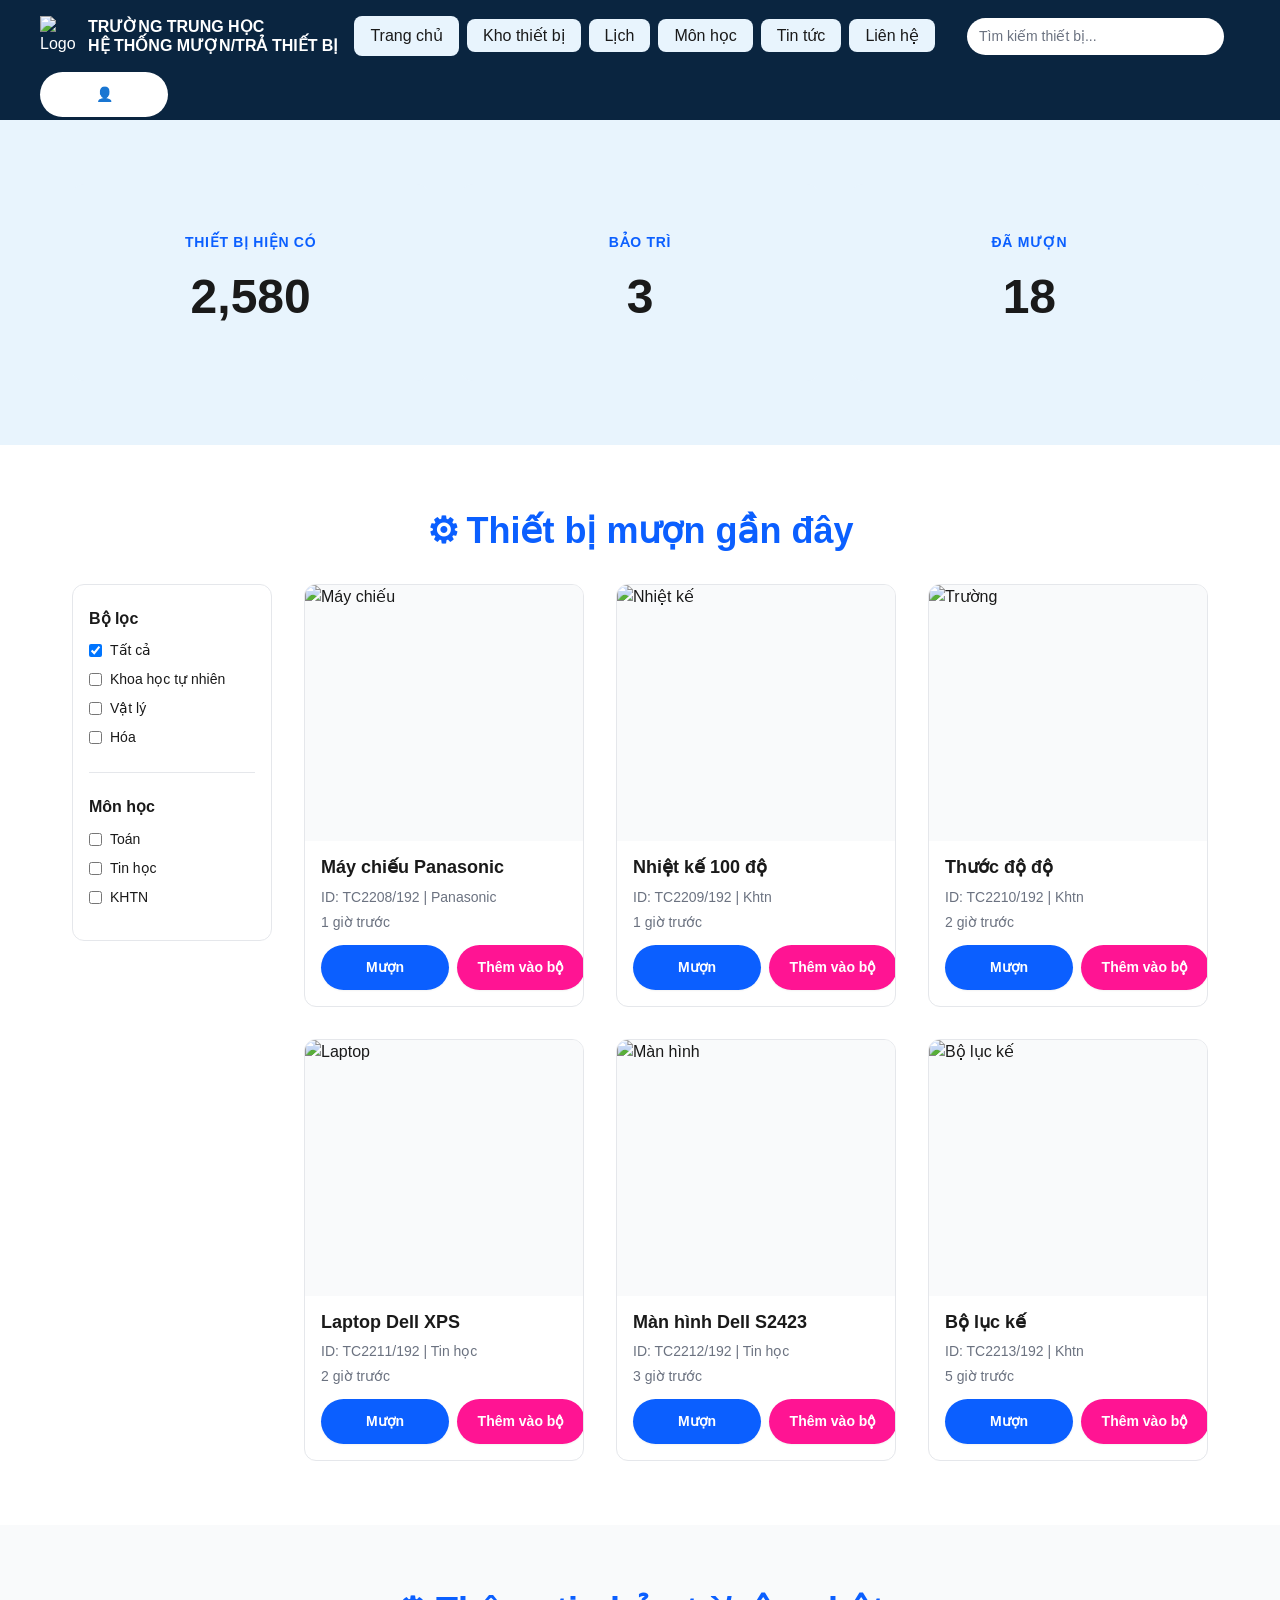
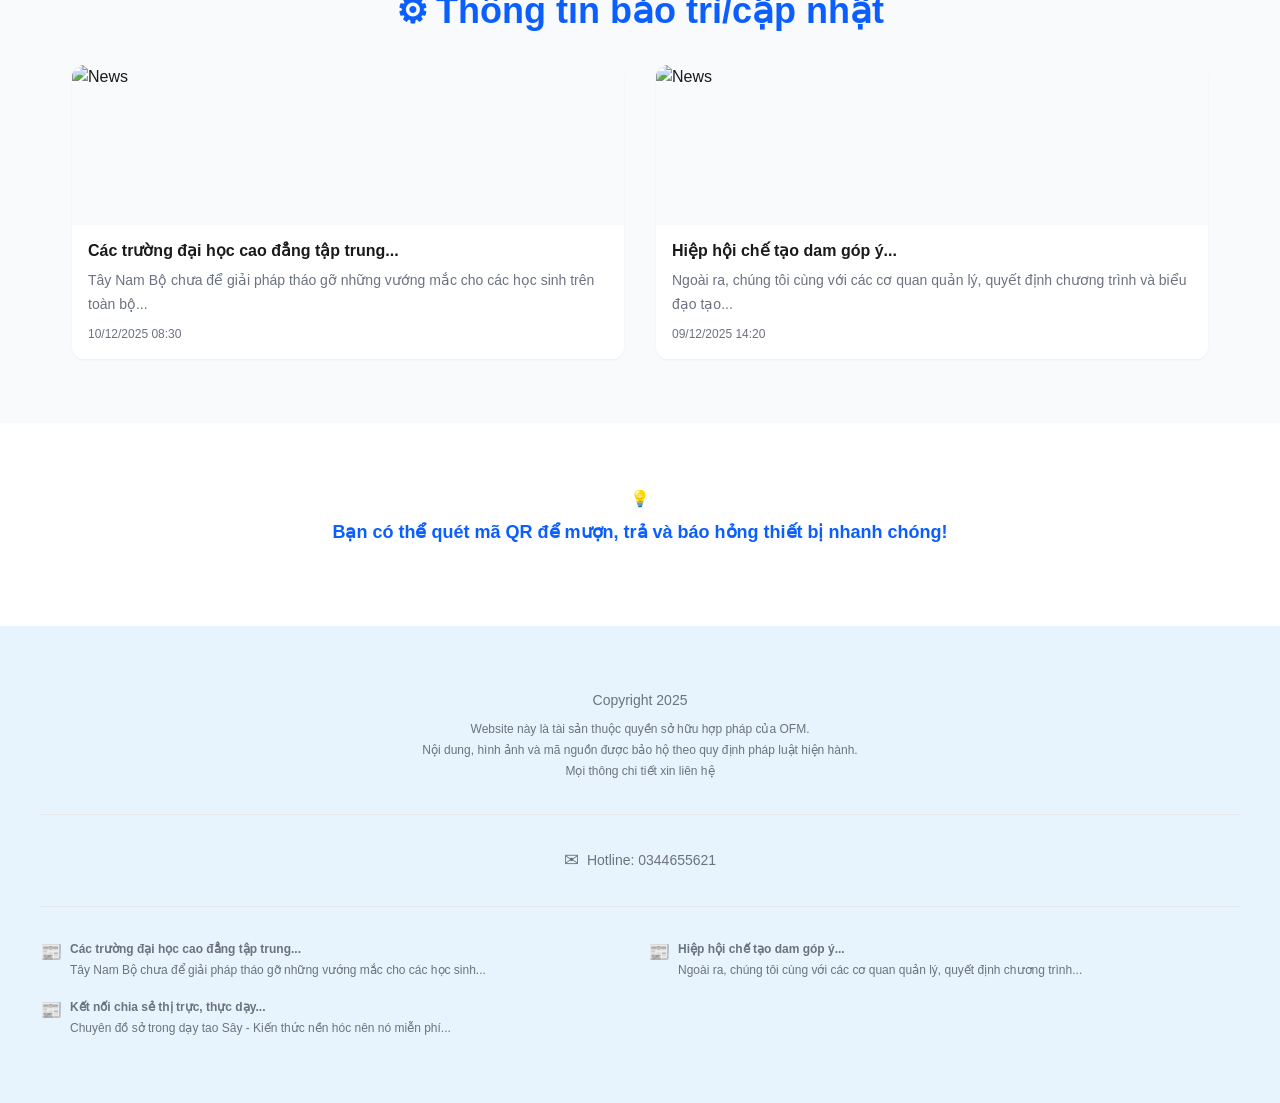
==== index.html @ ba722993 "Initial commit: SEB - Equipment Management System (HTML5/CSS3/JS) - Complete project with 8 pages, d" ====
<!DOCTYPE html>
<html lang="vi">
<head>
    <meta charset="UTF-8">
    <meta name="viewport" content="width=device-width, initial-scale=1.0">
    <meta name="description" content="SEB - Hệ thống Mượn/Trả Thiết Bị cho Trường Trung Học Số Lộc An">
    <title>SEB | Trang chủ - Hệ thống Mượn/Trả Thiết Bị</title>
    
    <!-- CSS -->
    <link rel="stylesheet" href="/css/variables.css">
    <link rel="stylesheet" href="/css/reset.css">
    <link rel="stylesheet" href="/css/base.css">
    <link rel="stylesheet" href="/css/layout.css">
    <link rel="stylesheet" href="/css/components.css">
    <link rel="stylesheet" href="/css/forms.css">
    <link rel="stylesheet" href="/css/auth.css">
    <link rel="stylesheet" href="/css/responsive.css">
</head>
<body>
    <!-- Header -->
    <header class="c-header">
        <div class="c-header__inner">
            <!-- Logo -->
            <div class="c-header__logo">
                <img src="/assets/image/logo.png" alt="Logo">
                <div class="c-header__logo-text">
                    <h1>TRƯỜNG TRUNG HỌC<br>HỆ THỐNG MƯỢN/TRẢ THIẾT BỊ</h1>
                </div>
            </div>

            <!-- Menu Toggle for Mobile -->
            <button class="c-header__menu-toggle" id="menuToggle" aria-label="Toggle menu">☰</button>

            <!-- Navigation -->
            <nav class="c-header__nav-wrapper" id="navWrapper">
                <ul class="c-nav">
                    <li><button class="c-nav__item active" data-page="home">Trang chủ</button></li>
                    <li><a href="/pages/kho.html" class="c-nav__item">Kho thiết bị</a></li>
                    <li><a href="/pages/lich.html" class="c-nav__item">Lịch</a></li>
                    <li><a href="/pages/mon-hoc.html" class="c-nav__item">Môn học</a></li>
                    <li><a href="#" class="c-nav__item">Tin tức</a></li>
                    <li><a href="#" class="c-nav__item">Liên hệ</a></li>
                </ul>
            </nav>

            <!-- Search -->
            <div class="c-header__search">
                <input type="text" class="c-header__search-input" placeholder="Tìm kiếm thiết bị...">
            </div>

            <!-- Actions -->
            <div class="c-header__actions">
                <button class="c-btn c-btn--sm" id="loginBtn" style="background-color: white; color: var(--color-primary);">👤</button>
                <button class="c-btn c-btn--sm" id="profileBtn" style="display: none;">✎</button>
            </div>
        </div>
    </header>

    <!-- Main Content -->
    <main>
        <!-- Stats Section -->
        <section style="background-color: var(--color-bg-secondary);">
            <div class="container">
                <div class="grid grid--cols-2-tablet grid--cols-3-desktop">
                    <div class="c-stat-card">
                        <div class="c-stat-card__label">Thiết bị hiện có</div>
                        <div class="c-stat-card__value">2,580</div>
                    </div>
                    <div class="c-stat-card">
                        <div class="c-stat-card__label">Bảo trì</div>
                        <div class="c-stat-card__value">3</div>
                    </div>
                    <div class="c-stat-card">
                        <div class="c-stat-card__label">Đã mượn</div>
                        <div class="c-stat-card__value">18</div>
                    </div>
                </div>
            </div>
        </section>

        <!-- Products Section -->
        <section>
            <div class="container">
                <h2 class="section-title">Thiết bị mượn gần đây</h2>

                <div class="layout-sidebar">
                    <!-- Sidebar Filter -->
                    <aside class="layout-sidebar__sidebar c-sidebar-filter">
                        <div class="c-sidebar-filter__section">
                            <h4 class="c-sidebar-filter__title">Bộ lọc</h4>
                            <div class="c-sidebar-filter__item">
                                <input type="checkbox" id="filter-all" checked>
                                <label for="filter-all">Tất cả</label>
                            </div>
                            <div class="c-sidebar-filter__item">
                                <input type="checkbox" id="filter-truck">
                                <label for="filter-truck">Khoa học tự nhiên</label>
                            </div>
                            <div class="c-sidebar-filter__item">
                                <input type="checkbox" id="filter-vat-ly">
                                <label for="filter-vat-ly">Vật lý</label>
                            </div>
                            <div class="c-sidebar-filter__item">
                                <input type="checkbox" id="filter-hoa">
                                <label for="filter-hoa">Hóa</label>
                            </div>
                        </div>

                        <div class="c-sidebar-filter__section">
                            <h4 class="c-sidebar-filter__title">Môn học</h4>
                            <div class="c-sidebar-filter__item">
                                <input type="checkbox" id="filter-math">
                                <label for="filter-math">Toán</label>
                            </div>
                            <div class="c-sidebar-filter__item">
                                <input type="checkbox" id="filter-it">
                                <label for="filter-it">Tin học</label>
                            </div>
                            <div class="c-sidebar-filter__item">
                                <input type="checkbox" id="filter-khtn">
                                <label for="filter-khtn">KHTN</label>
                            </div>
                        </div>
                    </aside>

                    <!-- Main Content -->
                    <div class="layout-sidebar__main">
                        <div class="grid grid--cols-2-tablet grid--cols-3-desktop">
                            <!-- Product Card 1 -->
                            <div class="c-product-card">
                                <img src="/assets/image/products/placeholder.png" alt="Máy chiếu" class="c-product-card__image">
                                <div class="c-product-card__content">
                                    <h3 class="c-product-card__name">Máy chiếu Panasonic</h3>
                                    <div class="c-product-card__model">ID: TC2208/192 | Panasonic</div>
                                    <div class="c-product-card__supplier">1 giờ trước</div>
                                    <div class="c-product-card__actions">
                                        <button class="c-btn c-btn--primary c-btn--sm">Mượn</button>
                                        <button class="c-btn c-btn--accent c-btn--sm">Thêm vào bộ</button>
                                    </div>
                                </div>
                            </div>

                            <!-- Product Card 2 -->
                            <div class="c-product-card">
                                <img src="/assets/image/products/placeholder.png" alt="Nhiệt kế" class="c-product-card__image">
                                <div class="c-product-card__content">
                                    <h3 class="c-product-card__name">Nhiệt kế 100 độ</h3>
                                    <div class="c-product-card__model">ID: TC2209/192 | Khtn</div>
                                    <div class="c-product-card__supplier">1 giờ trước</div>
                                    <div class="c-product-card__actions">
                                        <button class="c-btn c-btn--primary c-btn--sm">Mượn</button>
                                        <button class="c-btn c-btn--accent c-btn--sm">Thêm vào bộ</button>
                                    </div>
                                </div>
                            </div>

                            <!-- Product Card 3 -->
                            <div class="c-product-card">
                                <img src="/assets/image/products/placeholder.png" alt="Trường" class="c-product-card__image">
                                <div class="c-product-card__content">
                                    <h3 class="c-product-card__name">Thước độ độ</h3>
                                    <div class="c-product-card__model">ID: TC2210/192 | Khtn</div>
                                    <div class="c-product-card__supplier">2 giờ trước</div>
                                    <div class="c-product-card__actions">
                                        <button class="c-btn c-btn--primary c-btn--sm">Mượn</button>
                                        <button class="c-btn c-btn--accent c-btn--sm">Thêm vào bộ</button>
                                    </div>
                                </div>
                            </div>

                            <!-- Product Card 4 -->
                            <div class="c-product-card">
                                <img src="/assets/image/products/placeholder.png" alt="Laptop" class="c-product-card__image">
                                <div class="c-product-card__content">
                                    <h3 class="c-product-card__name">Laptop Dell XPS</h3>
                                    <div class="c-product-card__model">ID: TC2211/192 | Tin học</div>
                                    <div class="c-product-card__supplier">2 giờ trước</div>
                                    <div class="c-product-card__actions">
                                        <button class="c-btn c-btn--primary c-btn--sm">Mượn</button>
                                        <button class="c-btn c-btn--accent c-btn--sm">Thêm vào bộ</button>
                                    </div>
                                </div>
                            </div>

                            <!-- Product Card 5 -->
                            <div class="c-product-card">
                                <img src="/assets/image/products/placeholder.png" alt="Màn hình" class="c-product-card__image">
                                <div class="c-product-card__content">
                                    <h3 class="c-product-card__name">Màn hình Dell S2423</h3>
                                    <div class="c-product-card__model">ID: TC2212/192 | Tin học</div>
                                    <div class="c-product-card__supplier">3 giờ trước</div>
                                    <div class="c-product-card__actions">
                                        <button class="c-btn c-btn--primary c-btn--sm">Mượn</button>
                                        <button class="c-btn c-btn--accent c-btn--sm">Thêm vào bộ</button>
                                    </div>
                                </div>
                            </div>

                            <!-- Product Card 6 -->
                            <div class="c-product-card">
                                <img src="/assets/image/products/placeholder.png" alt="Bộ lục kế" class="c-product-card__image">
                                <div class="c-product-card__content">
                                    <h3 class="c-product-card__name">Bộ lục kế</h3>
                                    <div class="c-product-card__model">ID: TC2213/192 | Khtn</div>
                                    <div class="c-product-card__supplier">5 giờ trước</div>
                                    <div class="c-product-card__actions">
                                        <button class="c-btn c-btn--primary c-btn--sm">Mượn</button>
                                        <button class="c-btn c-btn--accent c-btn--sm">Thêm vào bộ</button>
                                    </div>
                                </div>
                            </div>
                        </div>
                    </div>
                </div>
            </div>
        </section>

        <!-- News Section -->
        <section style="background-color: var(--color-bg-light);">
            <div class="container">
                <h2 class="section-title">Thông tin bảo trì/cập nhật</h2>

                <div class="grid grid--cols-2-tablet c-news-grid">
                    <div class="c-news-card">
                        <img src="/assets/image/news-placeholder.png" alt="News" class="c-news-card__image">
                        <div class="c-news-card__content">
                            <h3 class="c-news-card__title">Các trường đại học cao đẳng tập trung...</h3>
                            <p class="c-news-card__desc">Tây Nam Bộ chưa để giải pháp tháo gỡ những vướng mắc cho các học sinh trên toàn bộ...</p>
                            <div class="c-news-card__date">10/12/2025 08:30</div>
                        </div>
                    </div>

                    <div class="c-news-card">
                        <img src="/assets/image/news-placeholder.png" alt="News" class="c-news-card__image">
                        <div class="c-news-card__content">
                            <h3 class="c-news-card__title">Hiệp hội chế tạo dam góp ý...</h3>
                            <p class="c-news-card__desc">Ngoài ra, chúng tôi cùng với các cơ quan quản lý, quyết định chương trình và biểu đạo tạo...</p>
                            <div class="c-news-card__date">09/12/2025 14:20</div>
                        </div>
                    </div>
                </div>
            </div>
        </section>

        <!-- QR Tip Section -->
        <section>
            <div class="container" style="text-align: center;">
                <p style="font-size: var(--font-size-base); color: var(--color-text-secondary); margin-bottom: var(--space-2);">💡</p>
                <p style="font-size: var(--font-size-lg); color: var(--color-primary); font-weight: var(--font-weight-semibold);">
                    Bạn có thể quét mã QR để mượn, trả và báo hỏng thiết bị nhanh chóng!
                </p>
            </div>
        </section>
    </main>

    <!-- Footer -->
    <footer class="c-footer">
        <div class="c-footer__container">
            <div class="c-footer__content">
                <p class="c-footer__copyright">Copyright 2025</p>
                <p class="c-footer__description">
                    Website này là tài sản thuộc quyền sở hữu hợp pháp của OFM.<br>
                    Nội dung, hình ảnh và mã nguồn được bảo hộ theo quy định pháp luật hiện hành.<br>
                    Mọi thông chi tiết xin liên hệ
                </p>
            </div>

            <div class="c-footer__divider"></div>

            <div class="c-footer__contact">
                <div class="c-footer__contact-item">
                    <span class="c-footer__contact-icon">✉</span>
                    <span>Hotline: 0344655621</span>
                </div>
            </div>

            <div class="c-footer__divider"></div>

            <div class="c-footer__news">
                <div class="c-footer__news-item">
                    <span class="c-footer__news-icon">📰</span>
                    <div class="c-footer__news-text">
                        <strong>Các trường đại học cao đẳng tập trung...</strong><br>
                        Tây Nam Bộ chưa để giải pháp tháo gỡ những vướng mắc cho các học sinh...
                    </div>
                </div>

                <div class="c-footer__news-item">
                    <span class="c-footer__news-icon">📰</span>
                    <div class="c-footer__news-text">
                        <strong>Hiệp hội chế tạo dam góp ý...</strong><br>
                        Ngoài ra, chúng tôi cùng với các cơ quan quản lý, quyết định chương trình...
                    </div>
                </div>

                <div class="c-footer__news-item">
                    <span class="c-footer__news-icon">📰</span>
                    <div class="c-footer__news-text">
                        <strong>Kết nối chia sẻ thị trực, thực dạy...</strong><br>
                        Chuyên đồ sở trong dạy tao Sây - Kiến thức nền hóc nên nó miễn phí...
                    </div>
                </div>
            </div>
        </div>
    </footer>

    <!-- Scripts -->
    <script src="/assets/js/utils.js"></script>
    <script src="/assets/js/main.js"></script>
    <script src="/assets/js/navbar.js"></script>
    <script src="/assets/js/sidebar-filter.js"></script>
    <script src="/assets/js/modal.js"></script>
</body>
</html>
---- css/variables.css ----
/* ========================================
   VARIABLES.CSS - CSS CUSTOM PROPERTIES
   ======================================== */

:root {
  /* ===== COLOR PALETTE ===== */
  /* Primary Colors */
  --color-primary: #0B5FFF;           /* Xanh dương chính (nav active, btn primary) */
  --color-primary-dark: #0A2540;      /* Xanh dương đậm (header bg) */
  --color-accent: #FF1493;            /* Hồng/Pink (btn accent "Thêm vào bộ") */
  
  /* Text Colors */
  --color-text-primary: #1A1A1A;      /* Text chính (body) */
  --color-text-secondary: #6B7280;    /* Text muted (placeholder, secondary) */
  --color-text-light: #FFFFFF;        /* Text trắng (header) */
  
  /* Background Colors */
  --color-bg-primary: #FFFFFF;        /* Main background */
  --color-bg-secondary: #E8F4FD;      /* Light blue (stat card, section bg) */
  --color-bg-light: #F9FAFB;          /* Off white (section bg) */
  --color-bg-hover: #F3F4F6;          /* Hover bg */
  
  /* Status Colors */
  --color-success: #10B981;           /* Green (success) */
  --color-warning: #F59E0B;           /* Orange (warning) */
  --color-danger: #EF4444;            /* Red (error, danger) */
  
  /* Border Colors */
  --color-border: #E5E7EB;            /* Light gray border */
  --color-border-dark: #D1D5DB;       /* Darker border */
  
  /* ===== TYPOGRAPHY ===== */
  --font-family-heading: "Be Vietnam Pro", -apple-system, BlinkMacSystemFont, "Segoe UI", sans-serif;
  --font-family-body: "Be Vietnam Pro", -apple-system, BlinkMacSystemFont, "Segoe UI", sans-serif;
  
  /* Font Sizes - Mobile First */
  --font-size-xs: 0.75rem;            /* 12px */
  --font-size-sm: 0.875rem;           /* 14px */
  --font-size-base: 1rem;             /* 16px */
  --font-size-lg: 1.125rem;           /* 18px */
  --font-size-xl: 1.25rem;            /* 20px */
  --font-size-2xl: 1.5rem;            /* 24px */
  --font-size-3xl: 1.875rem;          /* 30px */
  --font-size-4xl: 2.25rem;           /* 36px */
  --font-size-5xl: 3rem;              /* 48px */
  
  /* Font Weights */
  --font-weight-light: 300;
  --font-weight-regular: 400;
  --font-weight-medium: 500;
  --font-weight-semibold: 600;
  --font-weight-bold: 700;
  
  /* Line Heights */
  --line-height-tight: 1.2;
  --line-height-normal: 1.5;
  --line-height-relaxed: 1.75;
  --line-height-loose: 2;
  
  /* ===== SPACING ===== */
  /* 4px base unit */
  --space-1: 0.25rem;   /* 4px */
  --space-2: 0.5rem;    /* 8px */
  --space-3: 0.75rem;   /* 12px */
  --space-4: 1rem;      /* 16px */
  --space-5: 1.5rem;    /* 24px */
  --space-6: 2rem;      /* 32px */
  --space-7: 2.5rem;    /* 40px */
  --space-8: 3rem;      /* 48px */
  --space-9: 3.5rem;    /* 56px */
  --space-10: 4rem;     /* 64px */
  --space-12: 5rem;     /* 80px */
  --space-14: 6rem;     /* 96px */
  --space-16: 8rem;     /* 128px */
  
  /* ===== BORDER RADIUS ===== */
  --radius-none: 0;
  --radius-sm: 0.25rem;    /* 4px */
  --radius-md: 0.5rem;     /* 8px */
  --radius-lg: 0.75rem;    /* 12px */
  --radius-xl: 1rem;       /* 16px */
  --radius-2xl: 1.5rem;    /* 24px */
  --radius-full: 9999px;   /* Rounded (circular) */
  
  /* ===== SHADOWS ===== */
  --shadow-sm: 0 1px 2px 0 rgba(0, 0, 0, 0.05);
  --shadow-md: 0 4px 6px -1px rgba(0, 0, 0, 0.1), 0 2px 4px -1px rgba(0, 0, 0, 0.06);
  --shadow-lg: 0 10px 15px -3px rgba(0, 0, 0, 0.1), 0 4px 6px -2px rgba(0, 0, 0, 0.05);
  --shadow-xl: 0 20px 25px -5px rgba(0, 0, 0, 0.1), 0 10px 10px -5px rgba(0, 0, 0, 0.04);
  
  /* ===== TRANSITIONS ===== */
  --transition-fast: 150ms ease;
  --transition-base: 250ms ease;
  --transition-slow: 350ms ease;
  
  /* ===== BREAKPOINTS (for reference) ===== */
  /* Mobile: 0 - 767px */
  /* Tablet: 768px - 1199px */
  /* Desktop: 1200px+ */
  
  /* ===== CONTAINER ===== */
  --container-width-mobile: 100%;
  --container-width-tablet: 100%;
  --container-width-desktop: 1200px;
  --container-padding-mobile: 1rem;     /* 16px */
  --container-padding-tablet: 1.5rem;   /* 24px */
  --container-padding-desktop: 2rem;    /* 32px */
  
  /* ===== HEADER ===== */
  --header-height: 7.5rem;              /* 120px */
  --header-bg: var(--color-primary-dark);
  --header-text: var(--color-text-light);
  
  /* ===== SIDEBAR ===== */
  --sidebar-width-desktop: 12.5rem;     /* 200px */
  --sidebar-width-tablet: 100%;
  --sidebar-width-mobile: 100%;
  
  /* ===== Z-INDEX ===== */
  --z-dropdown: 100;
  --z-sticky: 10;
  --z-fixed: 50;
  --z-modal: 1000;
  --z-toast: 1100;
}
---- css/base.css ----
/* ========================================
   BASE.CSS - GLOBAL TYPOGR APHY & BASE STYLES
   ======================================== */

/* ===== BODY STYLES ===== */
body {
  display: flex;
  flex-direction: column;
  min-height: 100vh;
}

main {
  flex: 1;
}

/* ===== TYPOGRAPHY SCALE ===== */

/* H1 - Page Title */
h1 {
  font-size: var(--font-size-3xl);
  line-height: var(--line-height-tight);
  font-weight: var(--font-weight-bold);
  margin-bottom: var(--space-4);
}

/* H2 - Section Title */
h2 {
  font-size: var(--font-size-2xl);
  line-height: var(--line-height-tight);
  font-weight: var(--font-weight-bold);
  margin-bottom: var(--space-4);
}

/* H3 - Subsection Title */
h3 {
  font-size: var(--font-size-xl);
  line-height: var(--line-height-tight);
  font-weight: var(--font-weight-semibold);
  margin-bottom: var(--space-3);
}

/* H4 - Card/Component Title */
h4 {
  font-size: var(--font-size-lg);
  line-height: var(--line-height-tight);
  font-weight: var(--font-weight-semibold);
  margin-bottom: var(--space-2);
}

/* H5 & H6 */
h5, h6 {
  font-size: var(--font-size-base);
  font-weight: var(--font-weight-semibold);
  margin-bottom: var(--space-2);
}

/* Paragraphs */
p {
  font-size: var(--font-size-base);
  line-height: var(--line-height-normal);
  margin-bottom: var(--space-4);
}

/* Smaller Text */
small,
.text-small,
.text-sm {
  font-size: var(--font-size-sm);
  line-height: var(--line-height-normal);
}

/* Extra Small Text */
.text-xs {
  font-size: var(--font-size-xs);
  line-height: var(--line-height-tight);
}

/* Large Text */
.text-lg {
  font-size: var(--font-size-lg);
  line-height: var(--line-height-normal);
}

/* ===== TEXT UTILITIES ===== */
.text-primary {
  color: var(--color-primary);
}

.text-secondary {
  color: var(--color-text-secondary);
}

.text-light {
  color: var(--color-text-light);
}

.text-danger {
  color: var(--color-danger);
}

.text-success {
  color: var(--color-success);
}

.text-center {
  text-align: center;
}

.text-left {
  text-align: left;
}

.text-right {
  text-align: right;
}

.text-bold {
  font-weight: var(--font-weight-bold);
}

.text-semibold {
  font-weight: var(--font-weight-semibold);
}

.text-muted {
  color: var(--color-text-secondary);
}

.text-uppercase {
  text-transform: uppercase;
  letter-spacing: 0.05em;
}

.text-lowercase {
  text-transform: lowercase;
}

.text-capitalize {
  text-transform: capitalize;
}

.line-clamp-1 {
  display: -webkit-box;
  -webkit-line-clamp: 1;
  -webkit-box-orient: vertical;
  overflow: hidden;
}

.line-clamp-2 {
  display: -webkit-box;
  -webkit-line-clamp: 2;
  -webkit-box-orient: vertical;
  overflow: hidden;
}

.line-clamp-3 {
  display: -webkit-box;
  -webkit-line-clamp: 3;
  -webkit-box-orient: vertical;
  overflow: hidden;
}

/* ===== SPACING UTILITIES ===== */
.m-0 { margin: 0; }
.m-1 { margin: var(--space-1); }
.m-2 { margin: var(--space-2); }
.m-3 { margin: var(--space-3); }
.m-4 { margin: var(--space-4); }
.m-5 { margin: var(--space-5); }
.m-6 { margin: var(--space-6); }

.mb-2 { margin-bottom: var(--space-2); }
.mb-3 { margin-bottom: var(--space-3); }
.mb-4 { margin-bottom: var(--space-4); }
.mb-5 { margin-bottom: var(--space-5); }
.mb-6 { margin-bottom: var(--space-6); }

.mt-2 { margin-top: var(--space-2); }
.mt-3 { margin-top: var(--space-3); }
.mt-4 { margin-top: var(--space-4); }
.mt-5 { margin-top: var(--space-5); }
.mt-6 { margin-top: var(--space-6); }

.p-3 { padding: var(--space-3); }
.p-4 { padding: var(--space-4); }
.p-5 { padding: var(--space-5); }
.p-6 { padding: var(--space-6); }

.px-3 { padding-left: var(--space-3); padding-right: var(--space-3); }
.px-4 { padding-left: var(--space-4); padding-right: var(--space-4); }

.py-3 { padding-top: var(--space-3); padding-bottom: var(--space-3); }
.py-4 { padding-top: var(--space-4); padding-bottom: var(--space-4); }

/* ===== DISPLAY UTILITIES ===== */
.d-none { display: none; }
.d-inline { display: inline; }
.d-inline-block { display: inline-block; }
.d-block { display: block; }
.d-flex { display: flex; }
.d-grid { display: grid; }

.flex-center {
  display: flex;
  align-items: center;
  justify-content: center;
}

.flex-between {
  display: flex;
  align-items: center;
  justify-content: space-between;
}

.flex-column {
  flex-direction: column;
}

.gap-2 { gap: var(--space-2); }
.gap-3 { gap: var(--space-3); }
.gap-4 { gap: var(--space-4); }
.gap-5 { gap: var(--space-5); }

/* ===== VISIBILITY ===== */
.hidden { display: none !important; }
.visible { display: block !important; }

.sr-only {
  position: absolute;
  width: 1px;
  height: 1px;
  padding: 0;
  margin: -1px;
  overflow: hidden;
  clip: rect(0, 0, 0, 0);
  white-space: nowrap;
  border-width: 0;
}

/* ===== TABLET & DESKTOP STYLES ===== */
@media (min-width: 768px) {
  h1 { font-size: var(--font-size-4xl); }
  h2 { font-size: var(--font-size-3xl); }
  h3 { font-size: var(--font-size-2xl); }
  h4 { font-size: var(--font-size-xl); }
}

@media (min-width: 1200px) {
  h1 { font-size: var(--font-size-5xl); }
  h2 { font-size: var(--font-size-4xl); }
  h3 { font-size: var(--font-size-3xl); }
}
---- css/layout.css ----
/* ========================================
   LAYOUT.CSS - CONTAINER, HEADER, FOOTER, GRID
   ======================================== */

/* ===== CONTAINER ===== */
.container {
  width: 100%;
  max-width: var(--container-width-desktop);
  margin-left: auto;
  margin-right: auto;
  padding-left: var(--container-padding-mobile);
  padding-right: var(--container-padding-mobile);
}

@media (min-width: 768px) {
  .container {
    padding-left: var(--container-padding-tablet);
    padding-right: var(--container-padding-tablet);
  }
}

@media (min-width: 1200px) {
  .container {
    padding-left: var(--container-padding-desktop);
    padding-right: var(--container-padding-desktop);
  }
}

/* ===== HEADER ===== */
.c-header {
  position: sticky;
  top: 0;
  z-index: var(--z-fixed);
  background-color: var(--header-bg);
  color: var(--header-text);
  padding: var(--space-3) var(--container-padding-mobile);
}

@media (min-width: 768px) {
  .c-header {
    padding: var(--space-4) var(--container-padding-tablet);
  }
}

@media (min-width: 1200px) {
  .c-header {
    padding: var(--space-4) var(--container-padding-desktop);
  }
}

.c-header__inner {
  max-width: var(--container-width-desktop);
  margin-left: auto;
  margin-right: auto;
  display: flex;
  align-items: center;
  justify-content: space-between;
  gap: var(--space-4);
  flex-wrap: wrap;
}

/* Header Logo */
.c-header__logo {
  display: flex;
  align-items: center;
  gap: var(--space-2);
  flex-shrink: 0;
}

.c-header__logo img {
  width: 2.5rem;
  height: 2.5rem;
}

.c-header__logo-text h1 {
  font-size: var(--font-size-sm);
  font-weight: var(--font-weight-bold);
  color: var(--header-text);
  line-height: 1.2;
  margin: 0;
}

@media (min-width: 768px) {
  .c-header__logo-text h1 {
    font-size: var(--font-size-base);
  }
}

/* Header Navigation Wrapper */
.c-header__nav-wrapper {
  width: 100%;
  order: 3;
  flex-basis: 100%;
  display: none;
}

.c-header__nav-wrapper.active {
  display: block;
}

@media (min-width: 1200px) {
  .c-header__nav-wrapper {
    width: auto;
    order: 0;
    flex-basis: auto;
    display: flex;
  }
}

/* Header Search */
.c-header__search {
  flex: 1;
  min-width: 15rem;
  order: 2;
  display: none;
}

@media (min-width: 768px) {
  .c-header__search {
    display: flex;
  }
}

.c-header__search-input {
  width: 100%;
  padding: var(--space-2) var(--space-3);
  background-color: var(--color-bg-primary);
  color: var(--color-text-primary);
  border: none;
  border-radius: var(--radius-full);
  font-size: var(--font-size-sm);
}

.c-header__search-input::placeholder {
  color: var(--color-text-secondary);
}

/* Header Actions */
.c-header__actions {
  display: flex;
  gap: var(--space-2);
  align-items: center;
  order: 1;
}

/* Mobile Menu Toggle */
.c-header__menu-toggle {
  display: flex;
  align-items: center;
  justify-content: center;
  background: none;
  padding: var(--space-2);
  color: var(--header-text);
  font-size: var(--font-size-lg);
  cursor: pointer;
}

@media (min-width: 1200px) {
  .c-header__menu-toggle {
    display: none;
  }
}

/* ===== NAVIGATION ===== */
.c-nav {
  display: flex;
  align-items: center;
  gap: var(--space-2);
  flex-wrap: wrap;
}

.c-nav__item {
  padding: var(--space-2) var(--space-3);
  background-color: var(--color-bg-secondary);
  color: var(--color-text-primary);
  border-radius: var(--radius-md);
  font-size: var(--font-size-sm);
  font-weight: var(--font-weight-medium);
  cursor: pointer;
  transition: all var(--transition-base);
}

.c-nav__item:hover {
  background-color: var(--color-bg-secondary);
  opacity: 0.9;
}

.c-nav__item.active {
  background-color: var(--color-primary);
  color: var(--color-text-light);
}

@media (min-width: 768px) {
  .c-nav__item {
    padding: var(--space-2) var(--space-4);
    font-size: var(--font-size-base);
  }
}

/* ===== MAIN CONTENT ===== */
main {
  background-color: var(--color-bg-primary);
}

/* ===== SECTION ===== */
section {
  padding: var(--space-6) var(--container-padding-mobile);
}

@media (min-width: 768px) {
  section {
    padding: var(--space-8) var(--container-padding-tablet);
  }
}

@media (min-width: 1200px) {
  section {
    padding: var(--space-10) var(--container-padding-desktop);
  }
}

.section-title {
  color: var(--color-primary);
  text-align: center;
  margin-bottom: var(--space-6);
  font-weight: var(--font-weight-bold);
}

.section-title::before {
  content: "⚙";
  margin-right: var(--space-2);
}

/* ===== FOOTER ===== */
.c-footer {
  background-color: var(--color-bg-secondary);
  color: var(--color-text-primary);
  padding: var(--space-6) var(--container-padding-mobile);
  margin-top: auto;
}

@media (min-width: 768px) {
  .c-footer {
    padding: var(--space-8) var(--container-padding-tablet);
  }
}

@media (min-width: 1200px) {
  .c-footer {
    padding: var(--space-10) var(--container-padding-desktop);
  }
}

.c-footer__container {
  max-width: var(--container-width-desktop);
  margin-left: auto;
  margin-right: auto;
}

.c-footer__content {
  text-align: center;
  margin-bottom: var(--space-4);
}

.c-footer__copyright {
  font-size: var(--font-size-sm);
  color: var(--color-text-secondary);
  margin-bottom: var(--space-2);
}

.c-footer__description {
  font-size: var(--font-size-xs);
  color: var(--color-text-secondary);
  line-height: var(--line-height-relaxed);
  margin-bottom: var(--space-3);
}

.c-footer__contact {
  display: flex;
  flex-direction: column;
  gap: var(--space-2);
  font-size: var(--font-size-sm);
  color: var(--color-text-secondary);
}

.c-footer__contact-item {
  display: flex;
  align-items: center;
  gap: var(--space-2);
  justify-content: center;
}

.c-footer__contact-icon {
  font-size: var(--font-size-lg);
}

.c-footer__divider {
  height: 1px;
  background-color: var(--color-border);
  margin: var(--space-6) 0;
}

.c-footer__news {
  display: grid;
  grid-template-columns: 1fr;
  gap: var(--space-4);
  margin-top: var(--space-6);
}

@media (min-width: 768px) {
  .c-footer__news {
    grid-template-columns: 1fr 1fr;
  }
}

.c-footer__news-item {
  display: flex;
  gap: var(--space-2);
  font-size: var(--font-size-xs);
}

.c-footer__news-icon {
  font-size: var(--font-size-lg);
  flex-shrink: 0;
}

.c-footer__news-text {
  line-height: var(--line-height-relaxed);
  color: var(--color-text-secondary);
}

/* ===== GRID LAYOUT ===== */
.grid {
  display: grid;
  gap: var(--space-4);
}

.grid--cols-1 {
  grid-template-columns: 1fr;
}

.grid--cols-2 {
  grid-template-columns: repeat(2, 1fr);
}

.grid--cols-3 {
  grid-template-columns: repeat(3, 1fr);
}

.grid--cols-4 {
  grid-template-columns: repeat(4, 1fr);
}

@media (min-width: 768px) {
  .grid {
    gap: var(--space-5);
  }

  .grid--cols-1-tablet {
    grid-template-columns: 1fr;
  }

  .grid--cols-2-tablet {
    grid-template-columns: repeat(2, 1fr);
  }

  .grid--cols-3-tablet {
    grid-template-columns: repeat(3, 1fr);
  }
}

@media (min-width: 1200px) {
  .grid {
    gap: var(--space-6);
  }

  .grid--cols-1-desktop {
    grid-template-columns: 1fr;
  }

  .grid--cols-2-desktop {
    grid-template-columns: repeat(2, 1fr);
  }

  .grid--cols-3-desktop {
    grid-template-columns: repeat(3, 1fr);
  }

  .grid--cols-4-desktop {
    grid-template-columns: repeat(4, 1fr);
  }
}

/* ===== FLEX LAYOUT ===== */
.flex {
  display: flex;
  gap: var(--space-3);
}

.flex--center {
  align-items: center;
  justify-content: center;
}

.flex--between {
  align-items: center;
  justify-content: space-between;
}

.flex--column {
  flex-direction: column;
}

.flex--wrap {
  flex-wrap: wrap;
}

/* ===== TWO COLUMN LAYOUT (Sidebar + Main) ===== */
.layout-sidebar {
  display: grid;
  grid-template-columns: 1fr;
  gap: var(--space-5);
}

@media (min-width: 1200px) {
  .layout-sidebar {
    grid-template-columns: 12.5rem 1fr;
  }
}

.layout-sidebar__sidebar {
  order: -1;
}

@media (min-width: 1200px) {
  .layout-sidebar__sidebar {
    order: 0;
  }
}

.layout-sidebar__main {
  min-width: 0;
}
---- css/components.css ----
/* ========================================
   COMPONENTS.CSS - BUTTONS, CARDS, NAV, FILTERS
   ======================================== */

/* ===== BUTTON COMPONENTS ===== */

/* Base Button */
.c-btn {
  display: inline-flex;
  align-items: center;
  justify-content: center;
  gap: var(--space-2);
  padding: var(--space-3) var(--space-4);
  font-size: var(--font-size-base);
  font-weight: var(--font-weight-semibold);
  border-radius: var(--radius-full);
  cursor: pointer;
  transition: all var(--transition-fast);
  white-space: nowrap;
  user-select: none;
  border: none;
  outline: none;
}

.c-btn:hover:not(:disabled) {
  transform: translateY(-2px);
  opacity: 0.9;
}

.c-btn:active:not(:disabled) {
  transform: translateY(0);
}

.c-btn:disabled {
  opacity: 0.5;
  cursor: not-allowed;
}

/* Primary Button */
.c-btn--primary {
  background-color: var(--color-primary);
  color: var(--color-text-light);
  box-shadow: var(--shadow-sm);
}

.c-btn--primary:hover:not(:disabled) {
  box-shadow: var(--shadow-md);
}

/* Accent Button */
.c-btn--accent {
  background-color: var(--color-accent);
  color: var(--color-text-light);
  box-shadow: var(--shadow-sm);
}

.c-btn--accent:hover:not(:disabled) {
  box-shadow: var(--shadow-md);
}

/* Outline Button */
.c-btn--outline {
  background-color: transparent;
  color: var(--color-primary);
  border: 2px solid var(--color-primary);
}

.c-btn--outline:hover:not(:disabled) {
  background-color: var(--color-primary);
  color: var(--color-text-light);
}

/* Secondary Button */
.c-btn--secondary {
  background-color: var(--color-bg-secondary);
  color: var(--color-primary);
  box-shadow: none;
}

.c-btn--secondary:hover:not(:disabled) {
  background-color: var(--color-border);
}

/* Small Button */
.c-btn--sm {
  padding: var(--space-2) var(--space-3);
  font-size: var(--font-size-sm);
}

/* Large Button */
.c-btn--lg {
  padding: var(--space-4) var(--space-6);
  font-size: var(--font-size-lg);
}

/* Block Button (full width) */
.c-btn--block {
  width: 100%;
}

/* Link Button */
.c-btn--link {
  background: none;
  color: var(--color-primary);
  padding: 0;
  font-weight: var(--font-weight-medium);
  border: none;
  text-decoration: underline;
}

.c-btn--link:hover:not(:disabled) {
  color: var(--color-primary);
  opacity: 0.7;
}

/* ===== CARD COMPONENTS ===== */

/* Stat Card */
.c-stat-card {
  background-color: var(--color-bg-secondary);
  border-radius: var(--radius-lg);
  padding: var(--space-5) var(--space-4);
  text-align: center;
}

.c-stat-card__label {
  font-size: var(--font-size-sm);
  color: var(--color-primary);
  font-weight: var(--font-weight-semibold);
  margin-bottom: var(--space-2);
  text-transform: uppercase;
  letter-spacing: 0.05em;
}

.c-stat-card__value {
  font-size: var(--font-size-3xl);
  font-weight: var(--font-weight-bold);
  color: var(--color-text-primary);
}

@media (min-width: 768px) {
  .c-stat-card {
    padding: var(--space-6) var(--space-5);
  }

  .c-stat-card__value {
    font-size: var(--font-size-4xl);
  }
}

/* Product Card */
.c-product-card {
  background-color: var(--color-bg-primary);
  border: 1px solid var(--color-border);
  border-radius: var(--radius-lg);
  overflow: hidden;
  transition: all var(--transition-base);
}

.c-product-card:hover {
  box-shadow: var(--shadow-lg);
  transform: translateY(-4px);
}

.c-product-card__image {
  width: 100%;
  height: 12rem;
  object-fit: cover;
  background-color: var(--color-bg-light);
}

.c-product-card__content {
  padding: var(--space-4);
}

.c-product-card__name {
  font-size: var(--font-size-lg);
  font-weight: var(--font-weight-semibold);
  color: var(--color-text-primary);
  margin-bottom: var(--space-2);
  line-clamp: 2;
}

.c-product-card__model {
  font-size: var(--font-size-sm);
  color: var(--color-text-secondary);
  margin-bottom: var(--space-1);
}

.c-product-card__supplier {
  font-size: var(--font-size-sm);
  color: var(--color-text-secondary);
  margin-bottom: var(--space-3);
}

.c-product-card__actions {
  display: flex;
  flex-direction: column;
  gap: var(--space-2);
}

@media (min-width: 768px) {
  .c-product-card__actions {
    flex-direction: row;
  }

  .c-product-card__actions .c-btn {
    flex: 1;
  }
}

/* News Card */
.c-news-card {
  background-color: var(--color-bg-primary);
  border-radius: var(--radius-lg);
  overflow: hidden;
  box-shadow: var(--shadow-sm);
  transition: all var(--transition-base);
}

.c-news-card:hover {
  box-shadow: var(--shadow-lg);
  transform: translateY(-4px);
}

.c-news-card__image {
  width: 100%;
  height: 10rem;
  object-fit: cover;
  background-color: var(--color-bg-light);
}

.c-news-card__content {
  padding: var(--space-4);
}

.c-news-card__title {
  font-size: var(--font-size-base);
  font-weight: var(--font-weight-semibold);
  color: var(--color-text-primary);
  margin-bottom: var(--space-2);
}

.c-news-card__desc {
  font-size: var(--font-size-sm);
  color: var(--color-text-secondary);
  line-height: var(--line-height-relaxed);
  margin-bottom: var(--space-2);
}

.c-news-card__date {
  font-size: var(--font-size-xs);
  color: var(--color-text-secondary);
}

/* ===== SIDEBAR FILTER ===== */
.c-sidebar-filter {
  background-color: var(--color-bg-primary);
  border: 1px solid var(--color-border);
  border-radius: var(--radius-lg);
  padding: var(--space-5) var(--space-4);
}

.c-sidebar-filter__section {
  margin-bottom: var(--space-5);
  padding-bottom: var(--space-4);
  border-bottom: 1px solid var(--color-border);
}

.c-sidebar-filter__section:last-child {
  margin-bottom: 0;
  padding-bottom: 0;
  border-bottom: none;
}

.c-sidebar-filter__title {
  font-size: var(--font-size-base);
  font-weight: var(--font-weight-semibold);
  color: var(--color-text-primary);
  margin-bottom: var(--space-3);
}

.c-sidebar-filter__item {
  display: flex;
  align-items: center;
  gap: var(--space-2);
  margin-bottom: var(--space-2);
  font-size: var(--font-size-sm);
  cursor: pointer;
}

.c-sidebar-filter__item input {
  width: auto;
  cursor: pointer;
}

.c-sidebar-filter__item label {
  flex: 1;
  cursor: pointer;
  user-select: none;
}

/* ===== CALENDAR ===== */
.c-calendar {
  background-color: var(--color-bg-primary);
  border-radius: var(--radius-lg);
  padding: var(--space-5);
  box-shadow: var(--shadow-md);
  max-width: 25rem;
}

.c-calendar__header {
  display: flex;
  align-items: center;
  justify-content: space-between;
  margin-bottom: var(--space-4);
  gap: var(--space-3);
}

.c-calendar__month {
  background-color: var(--color-primary);
  color: var(--color-text-light);
  padding: var(--space-2) var(--space-3);
  border-radius: var(--radius-md);
  font-weight: var(--font-weight-semibold);
  flex: 1;
  text-align: center;
}

.c-calendar__nav-btn {
  background: none;
  border: none;
  cursor: pointer;
  font-size: var(--font-size-lg);
  color: var(--color-text-primary);
  padding: var(--space-2);
}

.c-calendar__weekdays {
  display: grid;
  grid-template-columns: repeat(7, 1fr);
  gap: var(--space-1);
  margin-bottom: var(--space-3);
  text-align: center;
}

.c-calendar__weekday {
  font-size: var(--font-size-xs);
  font-weight: var(--font-weight-semibold);
  color: var(--color-text-secondary);
  padding: var(--space-1);
}

.c-calendar__days {
  display: grid;
  grid-template-columns: repeat(7, 1fr);
  gap: var(--space-1);
}

.c-calendar__day {
  aspect-ratio: 1 / 1;
  display: flex;
  align-items: center;
  justify-content: center;
  border-radius: var(--radius-md);
  cursor: pointer;
  font-size: var(--font-size-sm);
  transition: all var(--transition-fast);
}

.c-calendar__day:hover:not(.is-other-month) {
  background-color: var(--color-bg-secondary);
}

.c-calendar__day.is-today {
  background-color: var(--color-primary);
  color: var(--color-text-light);
  font-weight: var(--font-weight-bold);
}

.c-calendar__day.is-other-month {
  color: var(--color-text-secondary);
  opacity: 0.5;
}

/* ===== PROFILE DROPDOWN ===== */
.c-profile-dropdown {
  position: absolute;
  top: 100%;
  right: 0;
  background-color: var(--color-bg-primary);
  border: 1px solid var(--color-border);
  border-radius: var(--radius-lg);
  box-shadow: var(--shadow-lg);
  min-width: 12.5rem;
  margin-top: var(--space-2);
  z-index: var(--z-dropdown);
  opacity: 0;
  pointer-events: none;
  transform: translateY(-0.5rem);
  transition: all var(--transition-fast);
}

.c-profile-dropdown.show {
  opacity: 1;
  pointer-events: auto;
  transform: translateY(0);
}

.c-profile-dropdown__item {
  display: flex;
  align-items: center;
  gap: var(--space-2);
  padding: var(--space-3) var(--space-4);
  color: var(--color-text-primary);
  background: none;
  border: none;
  width: 100%;
  text-align: left;
  cursor: pointer;
  transition: background-color var(--transition-fast);
  font-size: var(--font-size-sm);
}

.c-profile-dropdown__item:hover {
  background-color: var(--color-bg-light);
}

.c-profile-dropdown__item-icon {
  font-size: var(--font-size-lg);
  flex-shrink: 0;
}

.c-profile-dropdown__item--logout {
  color: var(--color-danger);
}

/* ===== BADGES ===== */
.c-badge {
  display: inline-flex;
  align-items: center;
  gap: var(--space-1);
  padding: var(--space-1) var(--space-2);
  font-size: var(--font-size-xs);
  font-weight: var(--font-weight-semibold);
  border-radius: var(--radius-full);
  background-color: var(--color-bg-secondary);
  color: var(--color-primary);
}

.c-badge--primary {
  background-color: var(--color-primary);
  color: var(--color-text-light);
}

.c-badge--success {
  background-color: var(--color-success);
  color: var(--color-text-light);
}

.c-badge--danger {
  background-color: var(--color-danger);
  color: var(--color-text-light);
}

/* ===== ALERTS / MESSAGES ===== */
.c-alert {
  padding: var(--space-4);
  border-radius: var(--radius-lg);
  display: flex;
  gap: var(--space-3);
  align-items: flex-start;
  margin-bottom: var(--space-4);
}

.c-alert__icon {
  font-size: var(--font-size-lg);
  flex-shrink: 0;
  margin-top: var(--space-1);
}

.c-alert__content {
  flex: 1;
}

.c-alert__title {
  font-weight: var(--font-weight-semibold);
  margin-bottom: var(--space-1);
}

.c-alert__message {
  font-size: var(--font-size-sm);
  line-height: var(--line-height-normal);
}

.c-alert--primary {
  background-color: rgba(11, 95, 255, 0.1);
  color: var(--color-primary);
  border-left: 4px solid var(--color-primary);
}

.c-alert--success {
  background-color: rgba(16, 185, 129, 0.1);
  color: var(--color-success);
  border-left: 4px solid var(--color-success);
}

.c-alert--warning {
  background-color: rgba(245, 158, 11, 0.1);
  color: var(--color-warning);
  border-left: 4px solid var(--color-warning);
}

.c-alert--danger {
  background-color: rgba(239, 68, 68, 0.1);
  color: var(--color-danger);
  border-left: 4px solid var(--color-danger);
}

/* ===== PAGINATION ===== */
.c-pagination {
  display: flex;
  align-items: center;
  justify-content: center;
  gap: var(--space-1);
  margin-top: var(--space-6);
}

.c-pagination__item {
  padding: var(--space-2) var(--space-3);
  border-radius: var(--radius-md);
  border: 1px solid var(--color-border);
  background-color: var(--color-bg-primary);
  color: var(--color-text-primary);
  cursor: pointer;
  transition: all var(--transition-fast);
  font-size: var(--font-size-sm);
}

.c-pagination__item:hover {
  border-color: var(--color-primary);
  color: var(--color-primary);
}

.c-pagination__item.active {
  background-color: var(--color-primary);
  color: var(--color-text-light);
  border-color: var(--color-primary);
}

.c-pagination__item.disabled {
  opacity: 0.5;
  cursor: not-allowed;
}
---- css/forms.css ----
/* ========================================
   FORMS.CSS - FORM ELEMENTS & VALIDATION
   ======================================== */

/* ===== FORM GROUP ===== */
.c-form-group {
  margin-bottom: var(--space-5);
}

.c-form-group__label {
  display: block;
  margin-bottom: var(--space-2);
  font-size: var(--font-size-sm);
  font-weight: var(--font-weight-medium);
  color: var(--color-text-primary);
}

.c-form-group__label.required::after {
  content: " *";
  color: var(--color-danger);
}

.c-form-group__input,
.c-form-group__select,
.c-form-group__textarea {
  width: 100%;
  padding: var(--space-3) var(--space-4);
  border: 1px solid var(--color-border);
  border-radius: var(--radius-md);
  font-size: var(--font-size-base);
  font-family: inherit;
  transition: all var(--transition-fast);
  background-color: var(--color-bg-primary);
  color: var(--color-text-primary);
}

.c-form-group__input:focus,
.c-form-group__select:focus,
.c-form-group__textarea:focus {
  outline: none;
  border-color: var(--color-primary);
  box-shadow: 0 0 0 3px rgba(11, 95, 255, 0.1);
}

.c-form-group__input::placeholder,
.c-form-group__select::placeholder,
.c-form-group__textarea::placeholder {
  color: var(--color-text-secondary);
}

/* Error State */
.c-form-group__input.is-error,
.c-form-group__select.is-error,
.c-form-group__textarea.is-error {
  border-color: var(--color-danger);
  background-color: rgba(239, 68, 68, 0.05);
}

.c-form-group__input.is-error:focus,
.c-form-group__select.is-error:focus,
.c-form-group__textarea.is-error:focus {
  box-shadow: 0 0 0 3px rgba(239, 68, 68, 0.1);
  border-color: var(--color-danger);
}

/* Success State */
.c-form-group__input.is-success,
.c-form-group__select.is-success,
.c-form-group__textarea.is-success {
  border-color: var(--color-success);
  background-color: rgba(16, 185, 129, 0.05);
}

.c-form-group__input.is-success:focus,
.c-form-group__select.is-success:focus,
.c-form-group__textarea.is-success:focus {
  box-shadow: 0 0 0 3px rgba(16, 185, 129, 0.1);
  border-color: var(--color-success);
}

/* Textarea */
.c-form-group__textarea {
  resize: vertical;
  min-height: 6rem;
}

/* Select */
.c-form-group__select {
  cursor: pointer;
}

/* Help Text */
.c-form-group__help {
  display: block;
  margin-top: var(--space-1);
  font-size: var(--font-size-xs);
  color: var(--color-text-secondary);
  line-height: var(--line-height-normal);
}

.c-form-group__help.is-error {
  color: var(--color-danger);
}

.c-form-group__help.is-success {
  color: var(--color-success);
}

/* ===== CHECKBOX ===== */
.c-checkbox {
  display: flex;
  align-items: center;
  gap: var(--space-2);
  cursor: pointer;
  user-select: none;
  margin-bottom: var(--space-3);
}

.c-checkbox__input {
  width: 1.25rem;
  height: 1.25rem;
  cursor: pointer;
  accent-color: var(--color-primary);
}

.c-checkbox__label {
  font-size: var(--font-size-base);
  color: var(--color-text-primary);
  cursor: pointer;
  flex: 1;
}

.c-checkbox__label a {
  color: var(--color-primary);
  text-decoration: underline;
}

/* ===== RADIO BUTTON ===== */
.c-radio {
  display: flex;
  align-items: center;
  gap: var(--space-2);
  cursor: pointer;
  user-select: none;
  margin-bottom: var(--space-3);
}

.c-radio__input {
  width: 1.25rem;
  height: 1.25rem;
  cursor: pointer;
  accent-color: var(--color-primary);
}

.c-radio__label {
  font-size: var(--font-size-base);
  color: var(--color-text-primary);
  cursor: pointer;
}

/* ===== FORM LAYOUT ===== */
.c-form {
  padding: var(--space-6);
  background-color: var(--color-bg-primary);
  border-radius: var(--radius-lg);
  border: 1px solid var(--color-border);
}

@media (min-width: 768px) {
  .c-form {
    padding: var(--space-8);
  }
}

.c-form__title {
  font-size: var(--font-size-2xl);
  font-weight: var(--font-weight-bold);
  margin-bottom: var(--space-6);
  color: var(--color-text-primary);
}

.c-form__row {
  display: grid;
  grid-template-columns: 1fr;
  gap: var(--space-4);
  margin-bottom: var(--space-5);
}

@media (min-width: 768px) {
  .c-form__row--2col {
    grid-template-columns: repeat(2, 1fr);
  }
}

.c-form__actions {
  display: flex;
  flex-direction: column;
  gap: var(--space-3);
  margin-top: var(--space-6);
}

@media (min-width: 768px) {
  .c-form__actions {
    flex-direction: row;
    justify-content: flex-end;
  }
}

/* ===== FORM VALIDATION ===== */
.c-form-group.is-error .c-form-group__label {
  color: var(--color-danger);
}

.c-form-group.is-success .c-form-group__label {
  color: var(--color-success);
}

/* ===== ICON INPUT (with icon inside) ===== */
.c-input-wrapper {
  position: relative;
}

.c-input-wrapper__icon {
  position: absolute;
  top: 50%;
  right: var(--space-3);
  transform: translateY(-50%);
  pointer-events: none;
  color: var(--color-text-secondary);
  font-size: var(--font-size-lg);
}

.c-input-wrapper__input {
  padding-right: var(--space-10);
}

/* ===== SEARCH INPUT ===== */
.c-search {
  position: relative;
}

.c-search__input {
  width: 100%;
  padding: var(--space-3) var(--space-4) var(--space-3) var(--space-10);
  border: 1px solid var(--color-border);
  border-radius: var(--radius-full);
  font-size: var(--font-size-base);
}

.c-search__input:focus {
  outline: none;
  border-color: var(--color-primary);
}

.c-search__icon {
  position: absolute;
  left: var(--space-3);
  top: 50%;
  transform: translateY(-50%);
  color: var(--color-text-secondary);
  font-size: var(--font-size-lg);
  pointer-events: none;
}

/* ===== FLOATING LABEL ===== */
.c-form-group--float {
  position: relative;
}

.c-form-group--float .c-form-group__label {
  position: absolute;
  top: var(--space-3);
  left: var(--space-4);
  background-color: var(--color-bg-primary);
  padding: 0 var(--space-2);
  z-index: 1;
  transition: all var(--transition-fast);
  pointer-events: none;
  margin-bottom: 0;
  font-size: var(--font-size-sm);
}

.c-form-group--float .c-form-group__input {
  padding-top: var(--space-5);
}

.c-form-group--float .c-form-group__input:focus ~ .c-form-group__label,
.c-form-group--float .c-form-group__input:not(:placeholder-shown) ~ .c-form-group__label {
  top: -0.75rem;
  font-size: var(--font-size-xs);
  color: var(--color-primary);
}
---- css/auth.css ----
/* ========================================
   AUTH.CSS - LOGIN & SIGNUP PAGE STYLES
   ======================================== */

/* ===== AUTH PAGE LAYOUT ===== */
.c-auth-page {
  display: grid;
  grid-template-columns: 1fr;
  min-height: calc(100vh - var(--header-height));
  background-color: var(--color-bg-secondary);
  gap: 0;
}

@media (min-width: 768px) {
  .c-auth-page {
    grid-template-columns: 1fr 1fr;
  }
}

/* Auth Illustration */
.c-auth-page__illustration {
  display: none;
  align-items: center;
  justify-content: center;
  padding: var(--space-6);
  background-color: var(--color-bg-secondary);
}

@media (min-width: 768px) {
  .c-auth-page__illustration {
    display: flex;
  }
}

.c-auth-page__illustration img {
  max-width: 100%;
  height: auto;
  max-height: 400px;
}

/* Auth Form Container */
.c-auth-page__form-container {
  display: flex;
  align-items: center;
  justify-content: center;
  padding: var(--space-5);
}

@media (min-width: 768px) {
  .c-auth-page__form-container {
    padding: var(--space-8);
  }
}

/* Auth Form */
.c-auth-form {
  width: 100%;
  max-width: 28rem;
  background-color: var(--color-bg-primary);
  padding: var(--space-6);
  border-radius: var(--radius-lg);
  box-shadow: var(--shadow-md);
}

@media (min-width: 768px) {
  .c-auth-form {
    box-shadow: none;
    background-color: transparent;
    padding: var(--space-4);
  }
}

.c-auth-form__title {
  font-size: var(--font-size-2xl);
  font-weight: var(--font-weight-bold);
  text-align: center;
  color: var(--color-primary);
  margin-bottom: var(--space-6);
}

.c-auth-form__divider {
  height: 1px;
  background-color: var(--color-border);
  margin: var(--space-4) 0;
}

/* Form Group in Auth */
.c-auth-form .c-form-group {
  margin-bottom: var(--space-4);
}

.c-auth-form .c-form-group__label {
  font-size: var(--font-size-sm);
  color: var(--color-text-primary);
  margin-bottom: var(--space-2);
}

.c-auth-form .c-form-group__input {
  width: 100%;
  padding: var(--space-3) var(--space-4);
  border: 1px solid var(--color-border);
  border-radius: var(--radius-md);
  font-size: var(--font-size-base);
}

.c-auth-form .c-form-group__input::placeholder {
  color: var(--color-text-secondary);
}

/* Login Specific */
.c-auth-form--login {
}

.c-auth-form--login .c-auth-form__title {
  margin-bottom: var(--space-6);
}

.c-auth-form--login .c-form-group {
  margin-bottom: var(--space-4);
}

.c-auth-form--login .c-forgot-password {
  text-align: right;
  margin-bottom: var(--space-4);
}

.c-auth-form--login .c-forgot-password a {
  font-size: var(--font-size-sm);
  color: var(--color-primary);
  text-decoration: none;
}

.c-auth-form--login .c-forgot-password a:hover {
  text-decoration: underline;
}

/* Signup Specific */
.c-auth-form--signup {
}

.c-auth-form--signup .c-form-group {
  margin-bottom: var(--space-4);
}

.c-auth-form--signup .c-form-group__label {
  font-size: var(--font-size-sm);
  color: var(--color-text-primary);
}

/* Auth Form Actions */
.c-auth-form__actions {
  display: flex;
  gap: var(--space-3);
  margin-top: var(--space-6);
}

.c-auth-form__actions .c-btn {
  flex: 1;
}

@media (max-width: 767px) {
  .c-auth-form__actions {
    flex-direction: column;
  }

  .c-auth-form__actions .c-btn {
    width: 100%;
  }
}

/* Auth Form Footer */
.c-auth-form__footer {
  text-align: center;
  margin-top: var(--space-4);
  font-size: var(--font-size-sm);
  color: var(--color-text-secondary);
}

.c-auth-form__footer a {
  color: var(--color-primary);
  text-decoration: none;
  font-weight: var(--font-weight-semibold);
}

.c-auth-form__footer a:hover {
  text-decoration: underline;
}

/* Auth Checkbox (Terms & Conditions) */
.c-auth-form .c-checkbox {
  margin-bottom: var(--space-5);
  font-size: var(--font-size-sm);
}

.c-auth-form .c-checkbox__label {
  font-size: var(--font-size-sm);
}

.c-auth-form .c-checkbox__label a {
  color: var(--color-primary);
  text-decoration: underline;
}

/* Submit Button */
.c-auth-form .c-btn--primary {
  width: 100%;
}

/* Loading State */
.c-auth-form .c-btn--primary:disabled {
  opacity: 0.7;
  cursor: not-allowed;
}

/* Error Alert in Form */
.c-auth-form .c-alert {
  margin-bottom: var(--space-5);
}

/* Success Page */
.c-auth-success-page {
  display: flex;
  align-items: center;
  justify-content: center;
  min-height: calc(100vh - var(--header-height));
  padding: var(--space-6);
  background-color: var(--color-bg-secondary);
}

.c-auth-success-container {
  text-align: center;
  background-color: var(--color-bg-primary);
  padding: var(--space-8);
  border-radius: var(--radius-lg);
  max-width: 28rem;
  box-shadow: var(--shadow-md);
}

.c-auth-success-icon {
  font-size: 4rem;
  margin-bottom: var(--space-4);
  color: var(--color-success);
}

.c-auth-success-title {
  font-size: var(--font-size-2xl);
  font-weight: var(--font-weight-bold);
  color: var(--color-text-primary);
  margin-bottom: var(--space-2);
}

.c-auth-success-message {
  font-size: var(--font-size-base);
  color: var(--color-text-secondary);
  margin-bottom: var(--space-6);
  line-height: var(--line-height-relaxed);
}

.c-auth-success-btn {
  width: 100%;
}

/* Mobile Only Adjustments */
@media (max-width: 767px) {
  .c-auth-page {
    min-height: auto;
  }

  .c-auth-page__form-container {
    padding: var(--space-4);
  }

  .c-auth-form {
    max-width: none;
    padding: var(--space-5);
  }

  .c-auth-success-container {
    padding: var(--space-5);
  }
}
---- css/responsive.css ----
/* ========================================
   RESPONSIVE.CSS - MOBILE-FIRST BREAKPOINTS
   ======================================== */

/* MOBILE FIRST: Base styles are already mobile-optimized
   Tablet: 768px+
   Desktop: 1200px+
*/

/* ===== TABLET DEVICES (768px - 1199px) ===== */
@media (min-width: 768px) {
  /* Typography */
  h1 { font-size: var(--font-size-4xl); }
  h2 { font-size: var(--font-size-3xl); }
  h3 { font-size: var(--font-size-2xl); }

  /* Header adjustments */
  .c-header {
    padding-top: var(--space-4);
    padding-bottom: var(--space-4);
  }

  .c-header__logo img {
    width: 3rem;
    height: 3rem;
  }

  /* Navigation visible on tablet */
  .c-header__nav-wrapper {
    order: 2;
    width: auto;
    flex-basis: auto;
  }

  /* Product Grid */
  .grid--cols-2-tablet {
    grid-template-columns: repeat(2, 1fr);
  }

  .grid--cols-3-tablet {
    grid-template-columns: repeat(3, 1fr);
  }

  /* Product Cards */
  .c-product-card__image {
    height: 14rem;
  }

  .c-product-card__actions {
    flex-direction: row;
  }

  /* News Grid */
  .c-news-grid {
    grid-template-columns: repeat(2, 1fr);
  }

  /* Form two columns */
  .c-form__row--2col {
    grid-template-columns: repeat(2, 1fr);
  }

  /* Sidebar visibility on tablet */
  .layout-sidebar {
    grid-template-columns: 1fr;
  }

  /* Auth page */
  .c-auth-page {
    grid-template-columns: 1fr 1fr;
  }

  .c-auth-page__illustration {
    display: flex;
  }

  /* Footer news grid */
  .c-footer__news {
    grid-template-columns: repeat(2, 1fr);
  }

  /* Stat cards spacing */
  .c-stat-card {
    padding: var(--space-6) var(--space-5);
  }

  /* Filter sidebar hide on mobile/tablet */
  .c-sidebar-filter {
    display: none;
  }

  /* Modal responsiveness */
  .c-modal {
    max-width: 90%;
  }

  /* Button sizing */
  .c-btn {
    padding: var(--space-3) var(--space-5);
  }

  /* Form spacing */
  .c-form {
    padding: var(--space-8);
  }
}

/* ===== DESKTOP DEVICES (1200px+) ===== */
@media (min-width: 1200px) {
  /* Typography */
  h1 { font-size: var(--font-size-5xl); }
  h2 { font-size: var(--font-size-4xl); }
  h3 { font-size: var(--font-size-3xl); }
  h4 { font-size: var(--font-size-2xl); }

  /* Header */
  .c-header {
    height: var(--header-height);
  }

  .c-header__logo img {
    width: 2.5rem;
    height: 2.5rem;
  }

  /* Logo text only on desktop */
  .c-header__logo-text {
    display: flex;
    align-items: center;
  }

  .c-header__logo-text h1 {
    font-size: var(--font-size-base);
  }

  /* Navigation fully visible */
  .c-header__nav-wrapper {
    width: auto;
    display: flex;
    order: 2;
    flex-basis: auto;
  }

  .c-nav {
    gap: var(--space-2);
  }

  .c-nav__item {
    padding: var(--space-2) var(--space-4);
    font-size: var(--font-size-base);
  }

  /* Search bar prominent on desktop */
  .c-header__search {
    flex: 1;
    max-width: 20rem;
    order: 3;
    margin: 0 var(--space-4);
  }

  /* Actions on right */
  .c-header__actions {
    order: 4;
    gap: var(--space-3);
  }

  /* Hide menu toggle on desktop */
  .c-header__menu-toggle {
    display: none;
  }

  /* Full width product grid */
  .grid--cols-3-desktop {
    grid-template-columns: repeat(3, 1fr);
  }

  .grid--cols-4-desktop {
    grid-template-columns: repeat(4, 1fr);
  }

  /* Product cards */
  .c-product-card {
    border: 1px solid var(--color-border);
  }

  .c-product-card__image {
    height: 16rem;
  }

  /* Sidebar layout on desktop */
  .layout-sidebar {
    grid-template-columns: 12.5rem 1fr;
    gap: var(--space-6);
  }

  .c-sidebar-filter {
    display: block;
    position: sticky;
    top: calc(var(--header-height) + var(--space-4));
    height: fit-content;
    max-height: calc(100vh - var(--header-height) - var(--space-8));
    overflow-y: auto;
  }

  /* Main content */
  .layout-sidebar__main {
    min-width: 0;
  }

  /* Two column layout */
  .c-auth-page {
    grid-template-columns: 1fr 1fr;
  }

  .c-auth-page__illustration {
    display: flex;
  }

  /* Form layout */
  .c-form {
    max-width: 34rem;
    margin-left: auto;
    margin-right: auto;
  }

  .c-form__row--2col {
    grid-template-columns: repeat(2, 1fr);
  }

  .c-form__actions {
    flex-direction: row;
    justify-content: flex-end;
    gap: var(--space-3);
  }

  /* Button sizing */
  .c-btn {
    padding: var(--space-3) var(--space-6);
    min-width: 8rem;
  }

  /* News grid */
  .c-news-grid {
    grid-template-columns: repeat(2, 1fr);
  }

  /* Footer columns */
  .c-footer__news {
    grid-template-columns: repeat(2, 1fr);
  }

  /* Pagination */
  .c-pagination {
    margin-top: var(--space-8);
  }

  /* Calendar max width */
  .c-calendar {
    max-width: 25rem;
    margin-left: auto;
    margin-right: auto;
  }

  /* Dropdowns and popovers */
  .c-profile-dropdown {
    min-width: 14rem;
  }

  /* Hover effects */
  .c-product-card:hover {
    box-shadow: var(--shadow-lg);
  }

  .c-news-card:hover {
    box-shadow: var(--shadow-lg);
  }

  /* Section spacing desktop */
  section {
    padding: var(--space-10) var(--container-padding-desktop);
  }

  /* Container max width enforced */
  .container {
    padding-left: var(--container-padding-desktop);
    padding-right: var(--container-padding-desktop);
  }

  /* Stat cards */
  .c-stat-card {
    padding: var(--space-8) var(--space-6);
  }

  .c-stat-card__value {
    font-size: var(--font-size-5xl);
  }
}

/* ===== LARGE DESKTOP (1440px+) ===== */
@media (min-width: 1440px) {
  .container {
    max-width: 1400px;
  }

  /* Extra spacing on very large screens */
  section {
    padding: var(--space-12) var(--container-padding-desktop);
  }

  /* Grid cols for large screens */
  .grid--cols-4-desktop {
    grid-template-columns: repeat(4, 1fr);
  }

  /* Header size adjustments */
  .c-header__logo img {
    width: 3rem;
    height: 3rem;
  }
}

/* ===== SMALL MOBILE (320px - 374px) ===== */
@media (max-width: 373px) {
  /* Typography */
  h1 { font-size: var(--font-size-2xl); }
  h2 { font-size: var(--font-size-xl); }
  h3 { font-size: var(--font-size-base); }

  /* Tighter spacing */
  section {
    padding: var(--space-4) var(--space-2);
  }

  .container {
    padding-left: var(--space-2);
    padding-right: var(--space-2);
  }

  /* Button sizing */
  .c-btn {
    padding: var(--space-2) var(--space-3);
    font-size: var(--font-size-sm);
  }

  /* Form spacing */
  .c-form {
    padding: var(--space-4);
  }

  /* Card spacing */
  .c-product-card {
    padding: var(--space-3);
  }

  .c-product-card__content {
    padding: var(--space-3);
  }

  /* Header smaller */
  .c-header {
    padding: var(--space-2) var(--space-2);
  }

  .c-header__logo img {
    width: 2rem;
    height: 2rem;
  }

  .c-header__logo-text h1 {
    font-size: var(--font-size-xs);
  }

  /* Reduce gaps */
  .grid {
    gap: var(--space-2);
  }

  /* Footer adjust */
  .c-footer {
    padding: var(--space-4) var(--space-2);
  }
}

/* ===== PRINT MEDIA ===== */
@media print {
  .c-header,
  .c-footer,
  .c-header__menu-toggle,
  .c-sidebar-filter {
    display: none;
  }

  body {
    background-color: white;
    color: black;
  }

  .c-btn {
    border: 1px solid black;
    background-color: white;
    color: black;
  }

  a {
    color: black;
    text-decoration: underline;
  }

  .c-product-card,
  .c-news-card {
    page-break-inside: avoid;
    border: 1px solid black;
  }
}

/* ===== DARK MODE (if needed in future) ===== */
@media (prefers-color-scheme: dark) {
  /* Can add dark mode styles here */
  /* Currently using light mode only */
}

/* ===== HIGH CONTRAST MODE ===== */
@media (prefers-contrast: more) {
  .c-btn {
    border: 2px solid currentColor;
  }

  .c-form-group__input,
  .c-form-group__select,
  .c-form-group__textarea {
    border-width: 2px;
  }

  .c-product-card,
  .c-card {
    border-width: 2px;
  }
}

/* ===== REDUCED MOTION ===== */
@media (prefers-reduced-motion: reduce) {
  * {
    animation-duration: 0.01ms !important;
    animation-iteration-count: 1 !important;
    transition-duration: 0.01ms !important;
  }
}
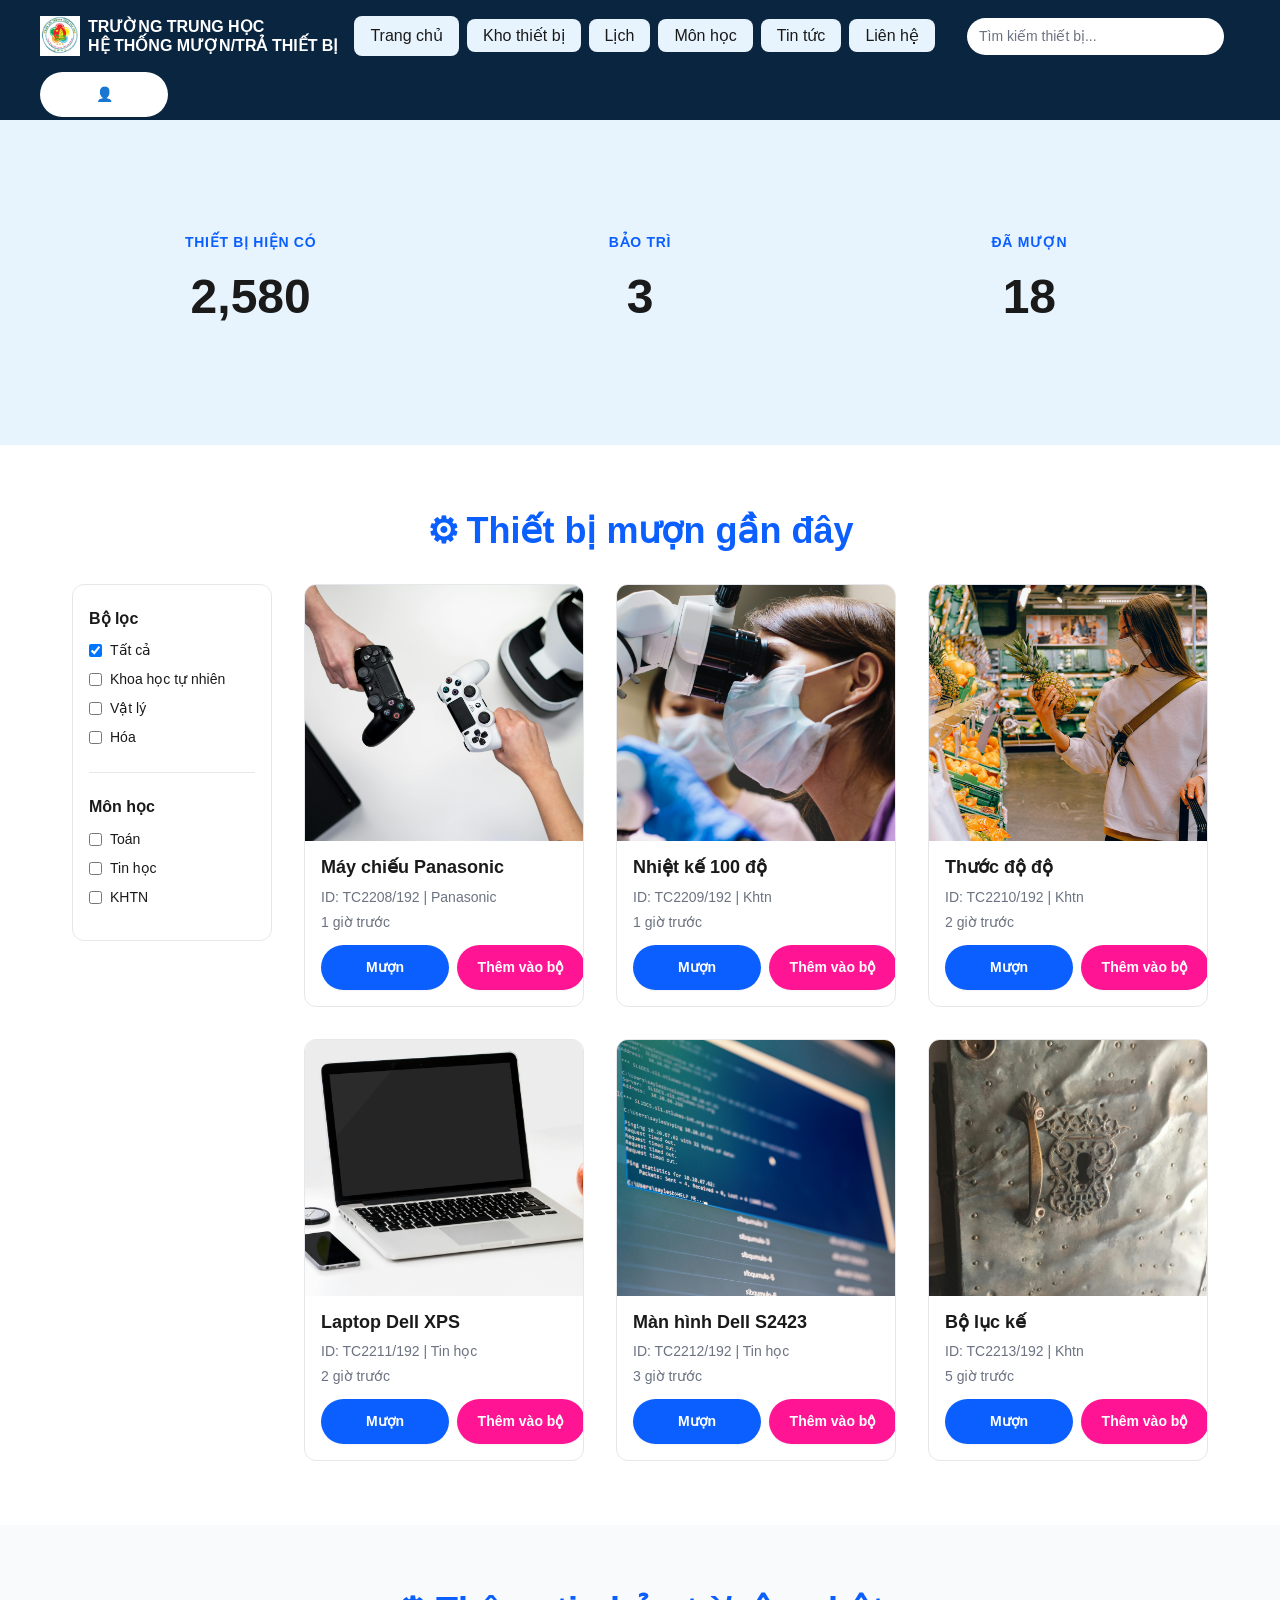
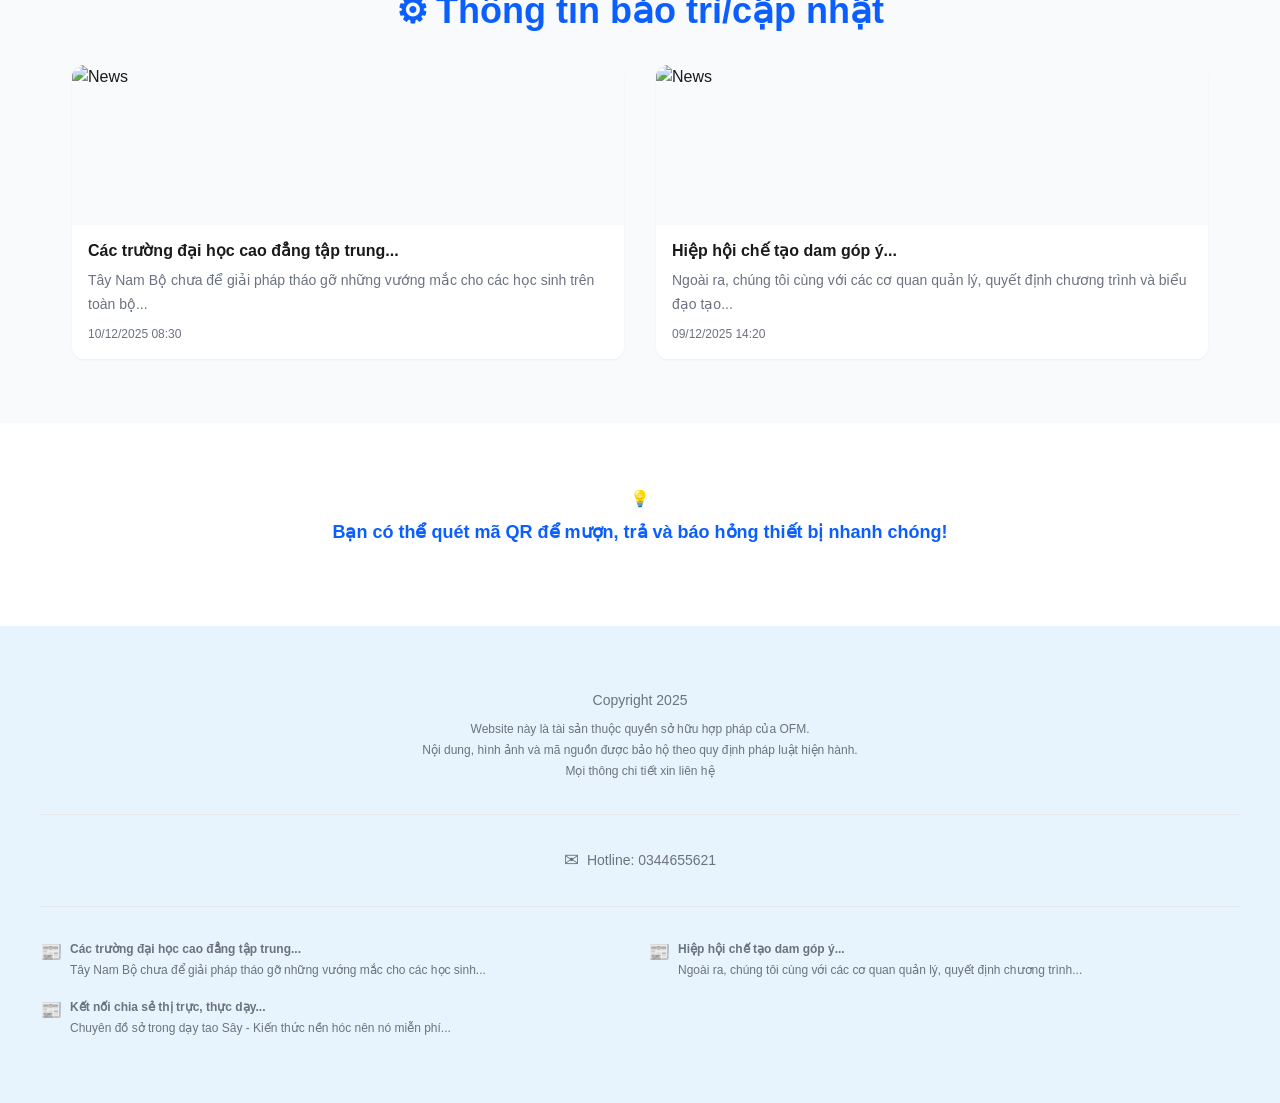
==== commit 8eaa48b5: "Add actual product, news, and user avatar images from internet sources - replace placeholders" ====
--- a/index.html
+++ b/index.html
@@ -128,7 +128,7 @@
                         <div class="grid grid--cols-2-tablet grid--cols-3-desktop">
                             <!-- Product Card 1 -->
                             <div class="c-product-card">
-                                <img src="/assets/image/products/placeholder.png" alt="Máy chiếu" class="c-product-card__image">
+                                <img src="/assets/image/products/projector.jpg" alt="Máy chiếu" class="c-product-card__image">
                                 <div class="c-product-card__content">
                                     <h3 class="c-product-card__name">Máy chiếu Panasonic</h3>
                                     <div class="c-product-card__model">ID: TC2208/192 | Panasonic</div>
@@ -142,7 +142,7 @@
 
                             <!-- Product Card 2 -->
                             <div class="c-product-card">
-                                <img src="/assets/image/products/placeholder.png" alt="Nhiệt kế" class="c-product-card__image">
+                                <img src="/assets/image/products/thermometer.jpg" alt="Nhiệt kế" class="c-product-card__image">
                                 <div class="c-product-card__content">
                                     <h3 class="c-product-card__name">Nhiệt kế 100 độ</h3>
                                     <div class="c-product-card__model">ID: TC2209/192 | Khtn</div>
@@ -156,7 +156,7 @@
 
                             <!-- Product Card 3 -->
                             <div class="c-product-card">
-                                <img src="/assets/image/products/placeholder.png" alt="Trường" class="c-product-card__image">
+                                <img src="/assets/image/products/microscope.jpg" alt="Kính hiển vi" class="c-product-card__image">
                                 <div class="c-product-card__content">
                                     <h3 class="c-product-card__name">Thước độ độ</h3>
                                     <div class="c-product-card__model">ID: TC2210/192 | Khtn</div>
@@ -170,7 +170,7 @@
 
                             <!-- Product Card 4 -->
                             <div class="c-product-card">
-                                <img src="/assets/image/products/placeholder.png" alt="Laptop" class="c-product-card__image">
+                                <img src="/assets/image/products/laptop.jpg" alt="Laptop" class="c-product-card__image">
                                 <div class="c-product-card__content">
                                     <h3 class="c-product-card__name">Laptop Dell XPS</h3>
                                     <div class="c-product-card__model">ID: TC2211/192 | Tin học</div>
@@ -184,7 +184,7 @@
 
                             <!-- Product Card 5 -->
                             <div class="c-product-card">
-                                <img src="/assets/image/products/placeholder.png" alt="Màn hình" class="c-product-card__image">
+                                <img src="/assets/image/products/monitor.jpg" alt="Màn hình" class="c-product-card__image">
                                 <div class="c-product-card__content">
                                     <h3 class="c-product-card__name">Màn hình Dell S2423</h3>
                                     <div class="c-product-card__model">ID: TC2212/192 | Tin học</div>
@@ -198,7 +198,7 @@
 
                             <!-- Product Card 6 -->
                             <div class="c-product-card">
-                                <img src="/assets/image/products/placeholder.png" alt="Bộ lục kế" class="c-product-card__image">
+                                <img src="/assets/image/products/prism.jpg" alt="Bộ lục kế" class="c-product-card__image">
                                 <div class="c-product-card__content">
                                     <h3 class="c-product-card__name">Bộ lục kế</h3>
                                     <div class="c-product-card__model">ID: TC2213/192 | Khtn</div>
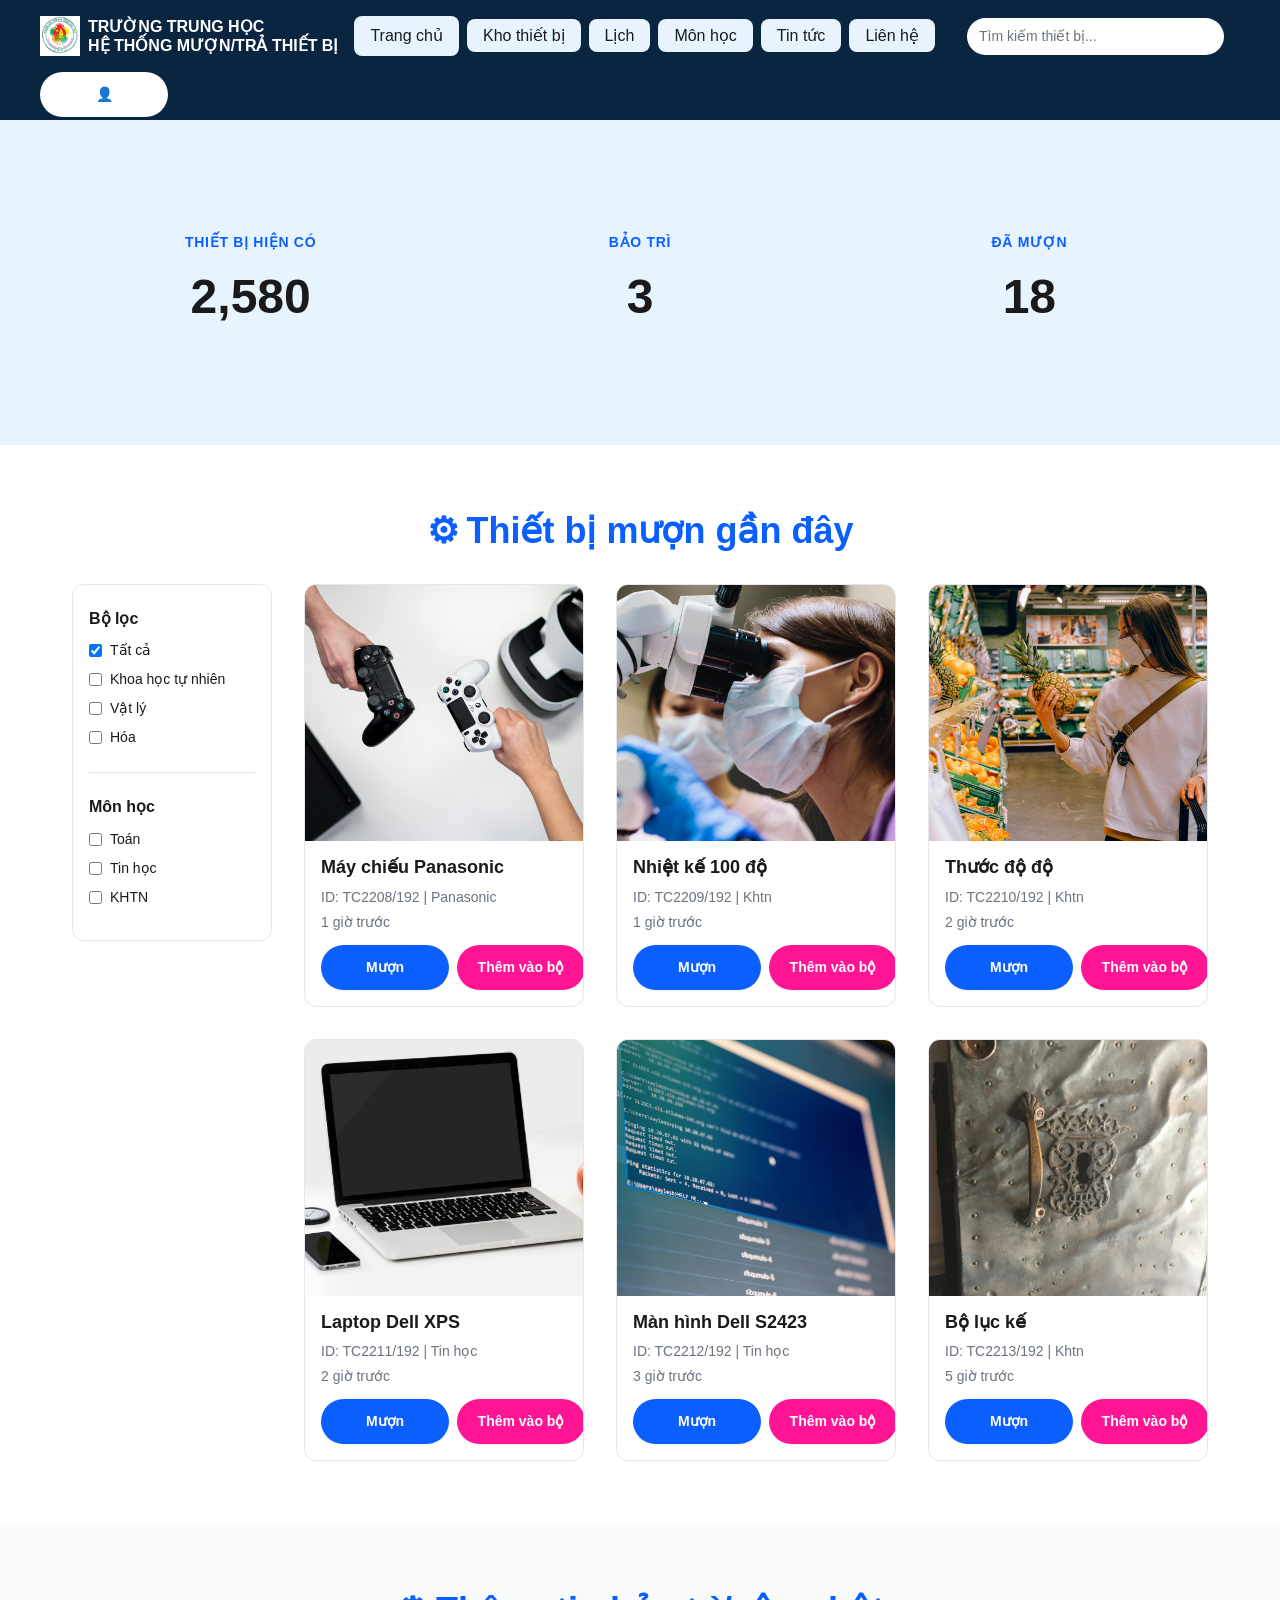
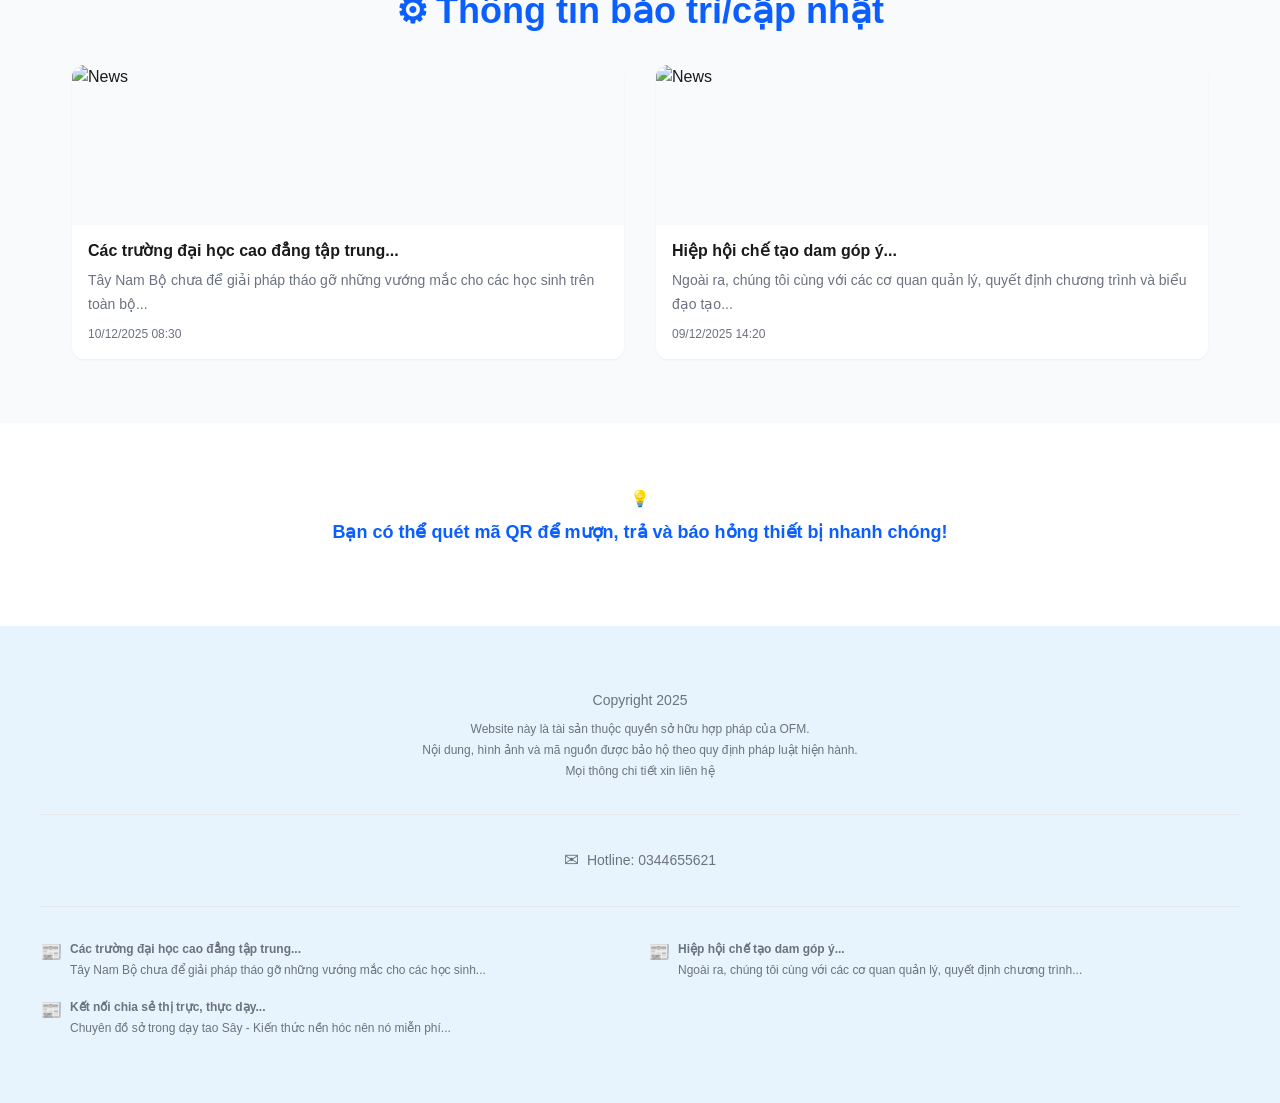
==== commit 6faea295: "Add login modal popup to homepage - replace link with interactive modal form" ====
--- a/index.html
+++ b/index.html
@@ -304,11 +304,94 @@
         </div>
     </footer>
 
+    <!-- Login Modal Popup -->
+    <div id="loginModal" class="c-modal" role="dialog" aria-labelledby="loginModalTitle" aria-hidden="true">
+        <div class="c-modal__overlay" id="loginModalOverlay"></div>
+        <div class="c-modal__content c-modal__content--login">
+            <!-- Close Button -->
+            <button class="c-modal__close" id="loginModalClose" aria-label="Đóng">✕</button>
+            
+            <!-- Modal Header with Illustration -->
+            <div class="c-modal__login-header">
+                <img src="/assets/image/illustrations/auth-person.jpg" alt="Người dùng" class="c-modal__login-image">
+            </div>
+
+            <!-- Form Container -->
+            <div class="c-modal__login-form">
+                <h2 class="c-modal__title" id="loginModalTitle">ĐĂNG NHẬP</h2>
+
+                <form class="c-auth-form c-auth-form--login" id="loginForm">
+                    <!-- Email Input -->
+                    <div class="c-form-group">
+                        <label for="modalEmail" class="c-form-group__label">Tên đăng nhập/Email</label>
+                        <input type="email" id="modalEmail" class="c-form-group__input" placeholder="Nhập email hoặc tên đăng nhập" required>
+                    </div>
+
+                    <!-- Password Input -->
+                    <div class="c-form-group">
+                        <label for="modalPassword" class="c-form-group__label">Nhập mật khẩu</label>
+                        <input type="password" id="modalPassword" class="c-form-group__input" placeholder="Nhập mật khẩu" required>
+                    </div>
+
+                    <!-- Forgot Password -->
+                    <div class="c-forgot-password">
+                        <a href="#">Quên mật khẩu</a>
+                    </div>
+
+                    <!-- Submit Button -->
+                    <button type="submit" class="c-btn c-btn--primary c-btn--block">ĐĂNG NHẬP</button>
+
+                    <!-- Divider -->
+                    <div class="c-auth-form__divider"></div>
+
+                    <!-- Sign Up Link -->
+                    <div class="c-auth-form__footer">
+                        Chưa có tài khoản? <a href="/pages/signup.html">Đăng ký</a>
+                    </div>
+                </form>
+            </div>
+        </div>
+    </div>
+
     <!-- Scripts -->
     <script src="/assets/js/utils.js"></script>
     <script src="/assets/js/main.js"></script>
     <script src="/assets/js/navbar.js"></script>
     <script src="/assets/js/sidebar-filter.js"></script>
     <script src="/assets/js/modal.js"></script>
+    <script>
+        // Login Modal Handler
+        const loginBtn = document.getElementById('loginBtn');
+        const loginModal = document.getElementById('loginModal');
+        const loginModalClose = document.getElementById('loginModalClose');
+        const loginModalOverlay = document.getElementById('loginModalOverlay');
+
+        loginBtn.addEventListener('click', () => {
+            loginModal.classList.add('c-modal--active');
+            loginModal.setAttribute('aria-hidden', 'false');
+        });
+
+        const closeLoginModal = () => {
+            loginModal.classList.remove('c-modal--active');
+            loginModal.setAttribute('aria-hidden', 'true');
+        };
+
+        loginModalClose.addEventListener('click', closeLoginModal);
+        loginModalOverlay.addEventListener('click', closeLoginModal);
+
+        // Close on Escape key
+        document.addEventListener('keydown', (e) => {
+            if (e.key === 'Escape' && loginModal.classList.contains('c-modal--active')) {
+                closeLoginModal();
+            }
+        });
+
+        // Handle form submission
+        document.getElementById('loginForm').addEventListener('submit', (e) => {
+            e.preventDefault();
+            alert('Đăng nhập: ' + document.getElementById('modalEmail').value);
+            closeLoginModal();
+        });
+    </script>
 </body>
 </html>
--- a/css/auth.css
+++ b/css/auth.css
@@ -279,3 +279,192 @@
     padding: var(--space-5);
   }
 }
+
+/* ========================================
+   MODAL LOGIN POPUP STYLES
+   ======================================== */
+
+/* Modal Container */
+.c-modal {
+  display: none;
+  position: fixed;
+  top: 0;
+  left: 0;
+  width: 100%;
+  height: 100%;
+  z-index: 1000;
+  align-items: center;
+  justify-content: center;
+  padding: var(--space-4);
+}
+
+.c-modal.c-modal--active {
+  display: flex;
+}
+
+/* Modal Overlay (Background) */
+.c-modal__overlay {
+  position: absolute;
+  top: 0;
+  left: 0;
+  width: 100%;
+  height: 100%;
+  background-color: rgba(0, 0, 0, 0.5);
+  backdrop-filter: blur(2px);
+  z-index: 1;
+}
+
+/* Modal Content */
+.c-modal__content {
+  position: relative;
+  z-index: 2;
+  background-color: var(--color-bg-primary);
+  border-radius: var(--radius-lg);
+  width: 100%;
+  max-width: 500px;
+  max-height: 90vh;
+  overflow-y: auto;
+  box-shadow: var(--shadow-lg);
+  animation: slideUp 0.3s ease-out;
+}
+
+@keyframes slideUp {
+  from {
+    opacity: 0;
+    transform: translateY(20px);
+  }
+  to {
+    opacity: 1;
+    transform: translateY(0);
+  }
+}
+
+/* Modal Close Button */
+.c-modal__close {
+  position: absolute;
+  top: var(--space-3);
+  right: var(--space-3);
+  z-index: 3;
+  width: 2.5rem;
+  height: 2.5rem;
+  border: none;
+  background-color: transparent;
+  color: var(--color-text-secondary);
+  font-size: 1.5rem;
+  cursor: pointer;
+  border-radius: var(--radius-md);
+  transition: all var(--transition-fast);
+  display: flex;
+  align-items: center;
+  justify-content: center;
+}
+
+.c-modal__close:hover {
+  background-color: var(--color-bg-secondary);
+  color: var(--color-text-primary);
+}
+
+/* Login Modal Specific Styles */
+.c-modal__content--login {
+  display: grid;
+  grid-template-columns: 1fr;
+  grid-template-rows: auto 1fr;
+}
+
+@media (min-width: 768px) {
+  .c-modal__content--login {
+    grid-template-columns: 1fr 1fr;
+    max-width: 700px;
+  }
+}
+
+/* Login Modal Header with Image */
+.c-modal__login-header {
+  display: none;
+  align-items: center;
+  justify-content: center;
+  padding: var(--space-6);
+  background: linear-gradient(135deg, var(--color-primary) 0%, #0A5FFF 100%);
+  border-radius: var(--radius-lg) 0 0 var(--radius-lg);
+}
+
+@media (min-width: 768px) {
+  .c-modal__login-header {
+    display: flex;
+  }
+}
+
+.c-modal__login-image {
+  max-width: 100%;
+  height: auto;
+  max-height: 300px;
+  filter: brightness(1.1);
+}
+
+/* Login Modal Form Container */
+.c-modal__login-form {
+  padding: var(--space-6);
+  display: flex;
+  flex-direction: column;
+  justify-content: center;
+}
+
+@media (max-width: 767px) {
+  .c-modal__login-form {
+    padding-top: var(--space-8);
+  }
+}
+
+/* Modal Title */
+.c-modal__title {
+  font-size: var(--font-size-2xl);
+  font-weight: var(--font-weight-bold);
+  text-align: center;
+  color: var(--color-primary);
+  margin-bottom: var(--space-6);
+}
+
+/* Modal Form Styles */
+.c-modal__login-form .c-auth-form {
+  width: 100%;
+  max-width: none;
+  background-color: transparent;
+  padding: 0;
+  box-shadow: none;
+}
+
+.c-modal__login-form .c-auth-form__title {
+  display: none;
+}
+
+.c-modal__login-form .c-form-group {
+  margin-bottom: var(--space-4);
+}
+
+.c-modal__login-form .c-btn--primary {
+  margin-top: var(--space-2);
+}
+
+/* Responsive Modal */
+@media (max-width: 767px) {
+  .c-modal {
+    padding: var(--space-2);
+  }
+
+  .c-modal__content {
+    max-height: calc(100vh - var(--space-4));
+    border-radius: var(--radius-lg);
+  }
+
+  .c-modal__content--login {
+    grid-template-columns: 1fr;
+  }
+
+  .c-modal__login-form {
+    padding: var(--space-4);
+  }
+
+  .c-modal__login-header {
+    display: none;
+  }
+}
